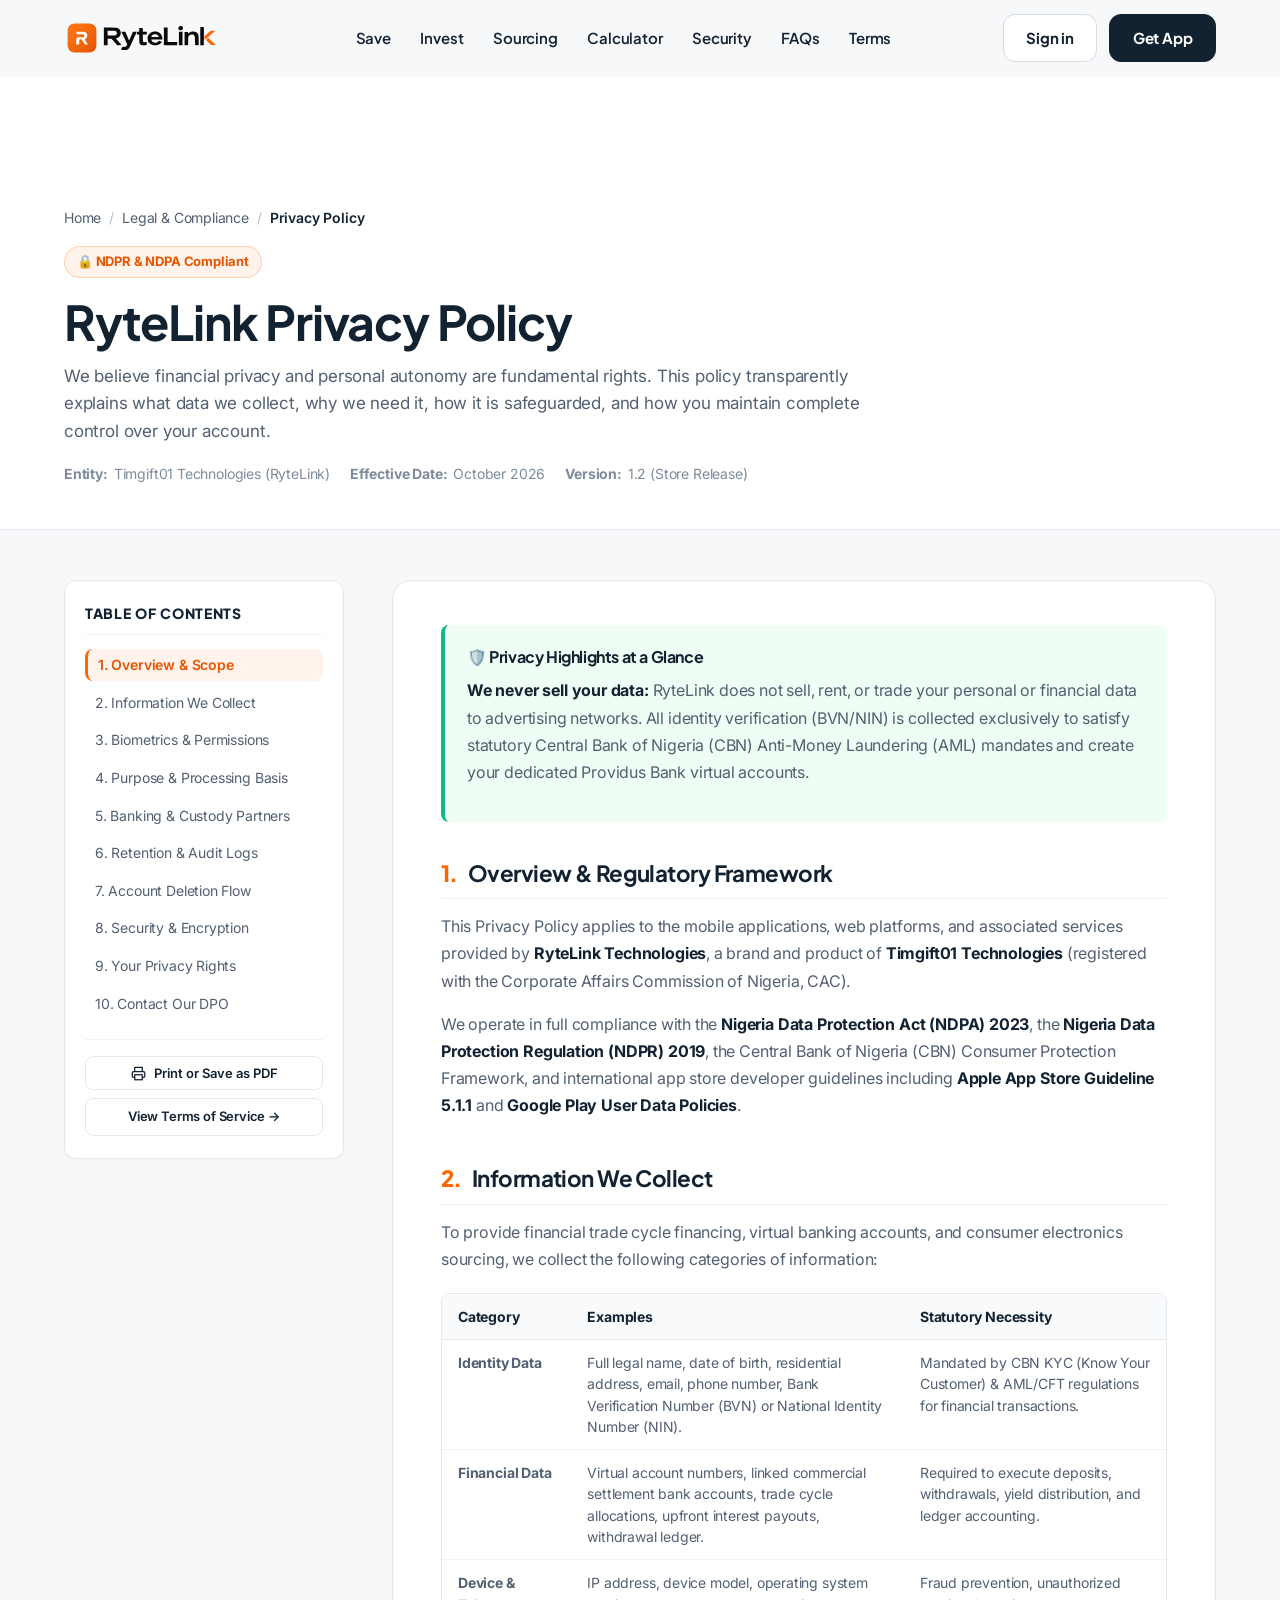
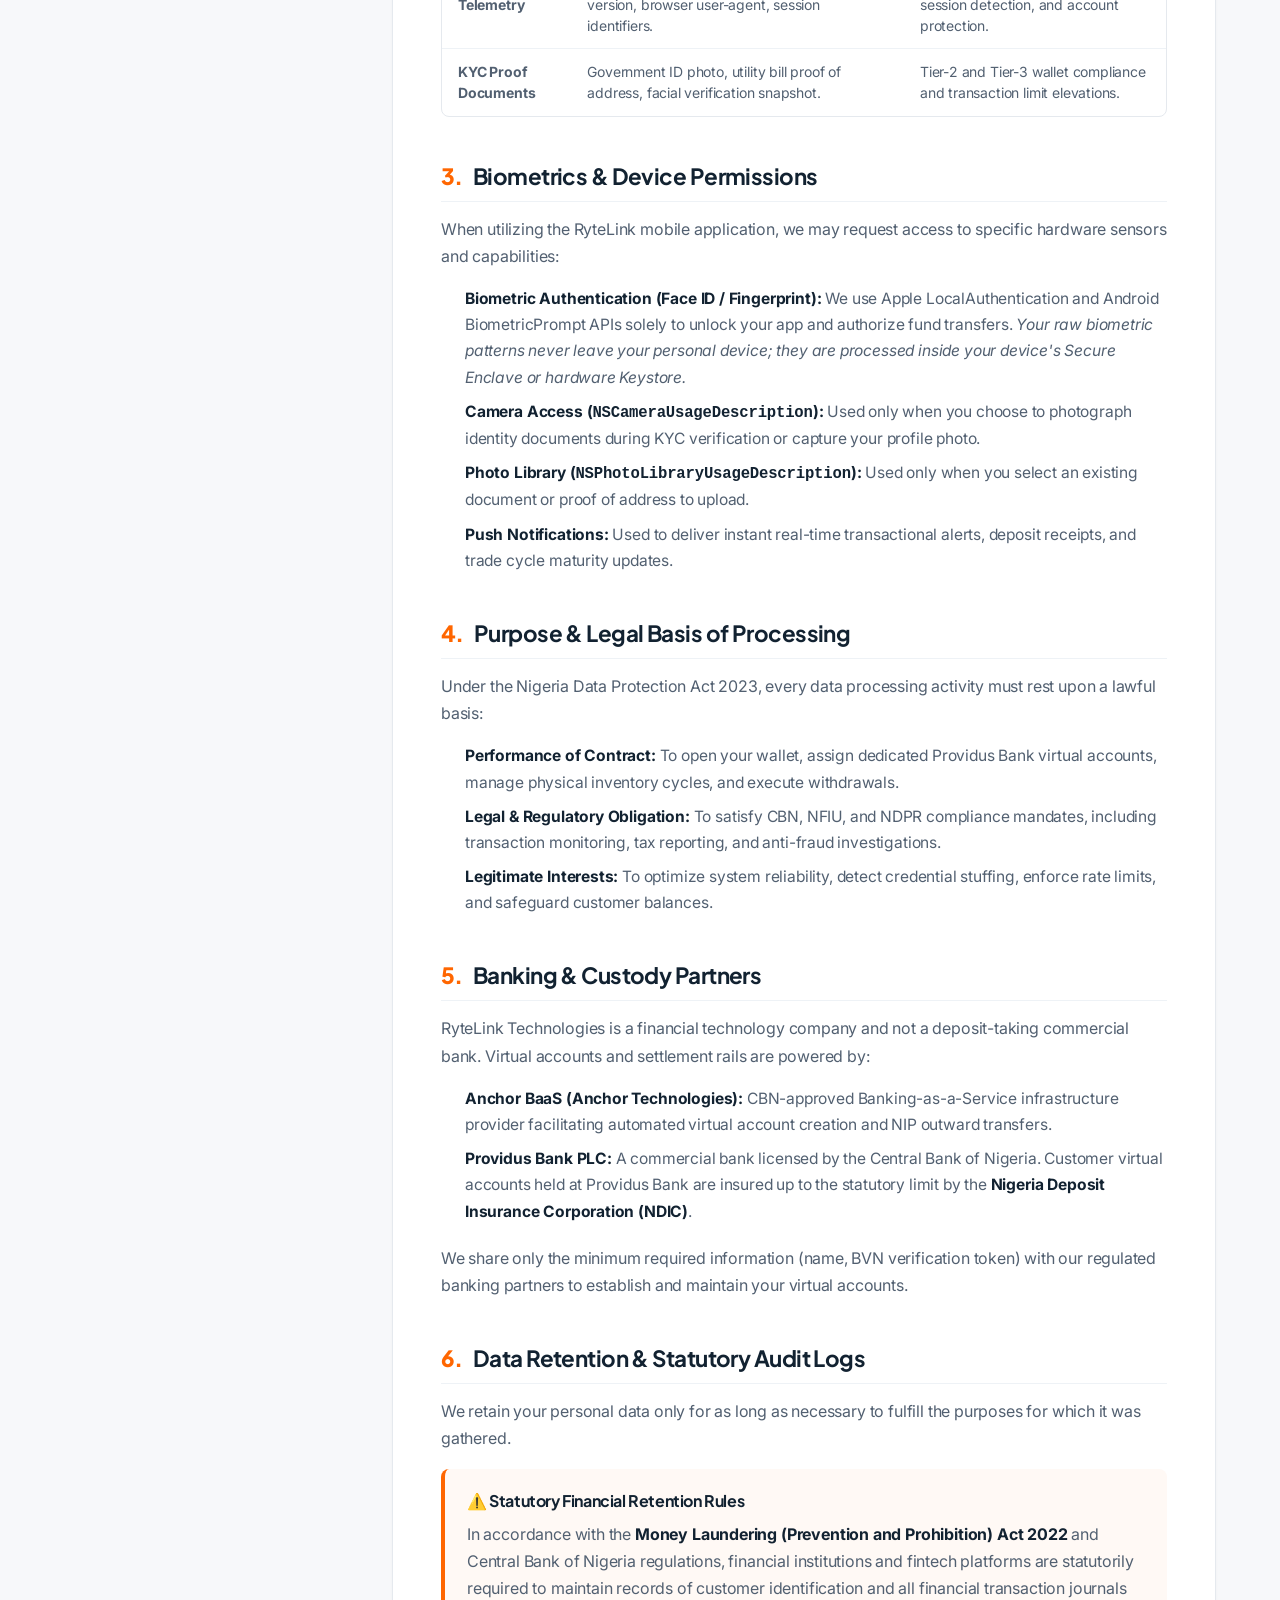
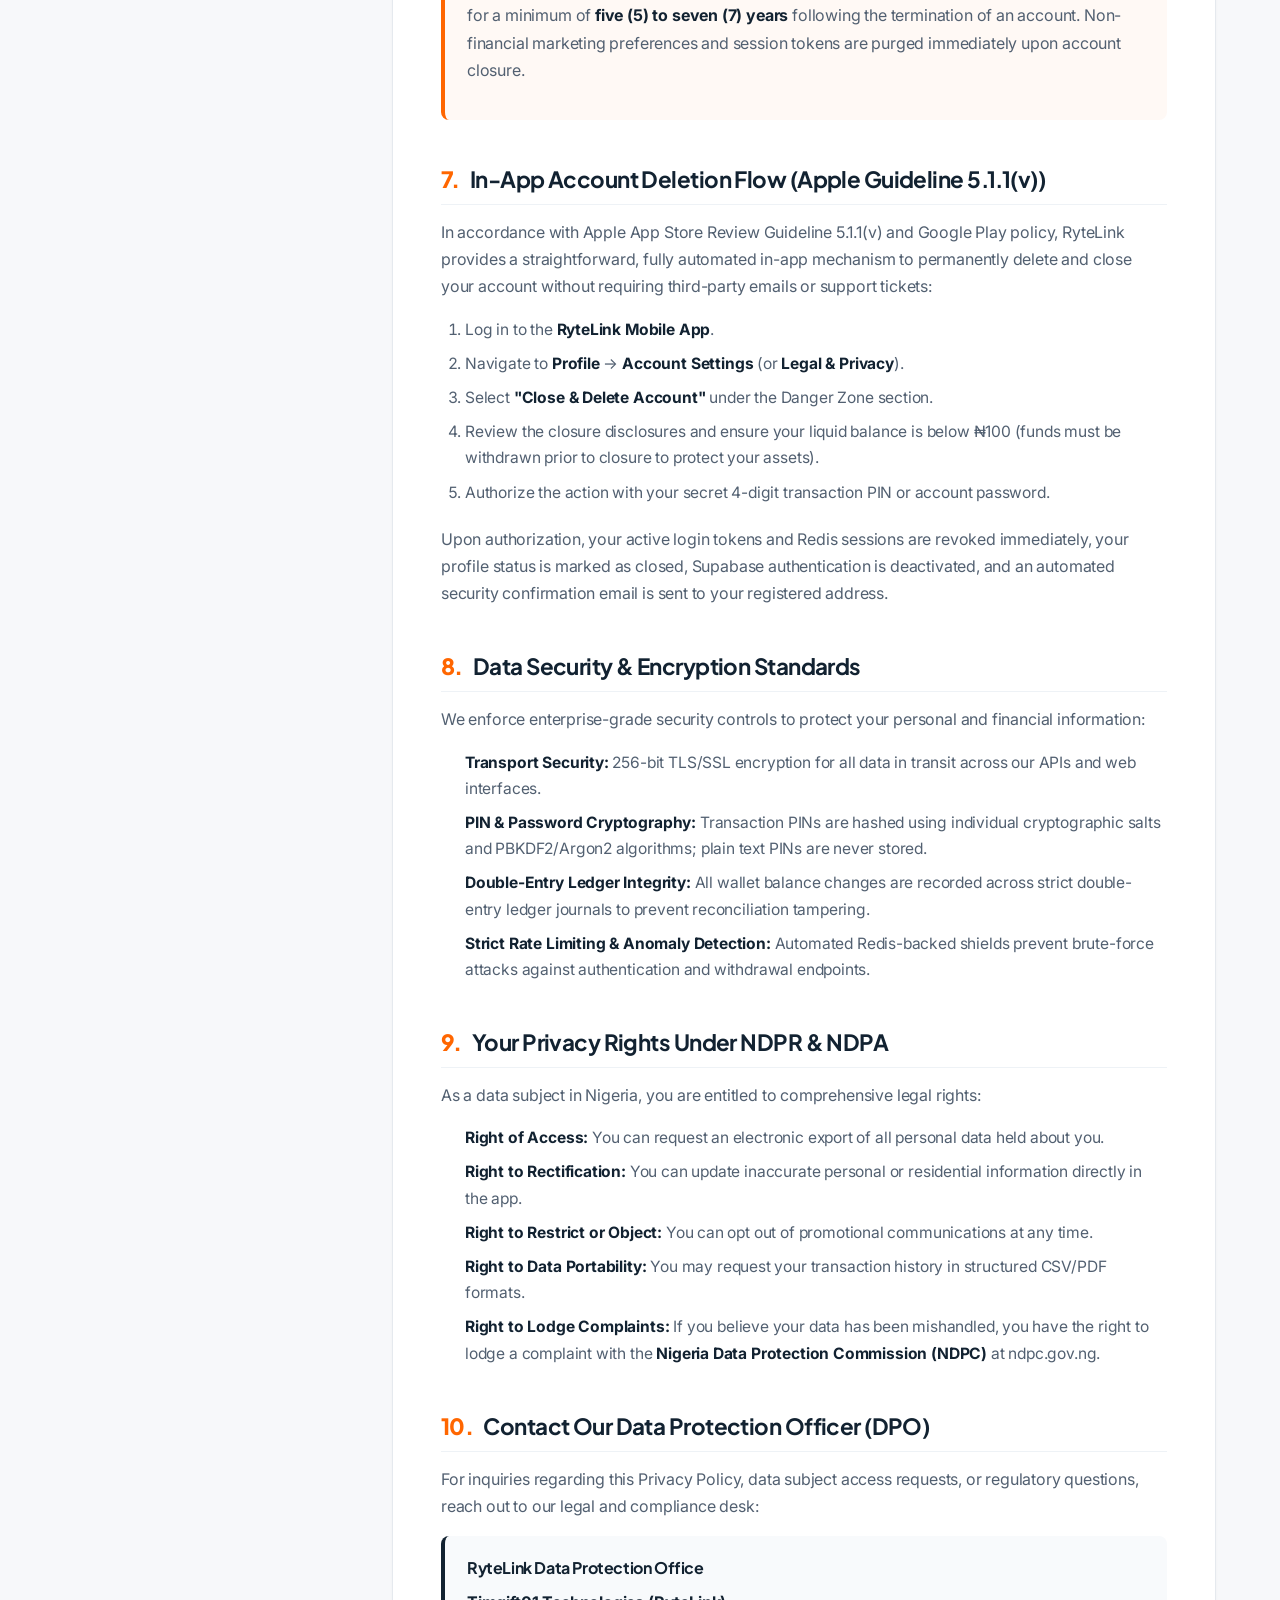
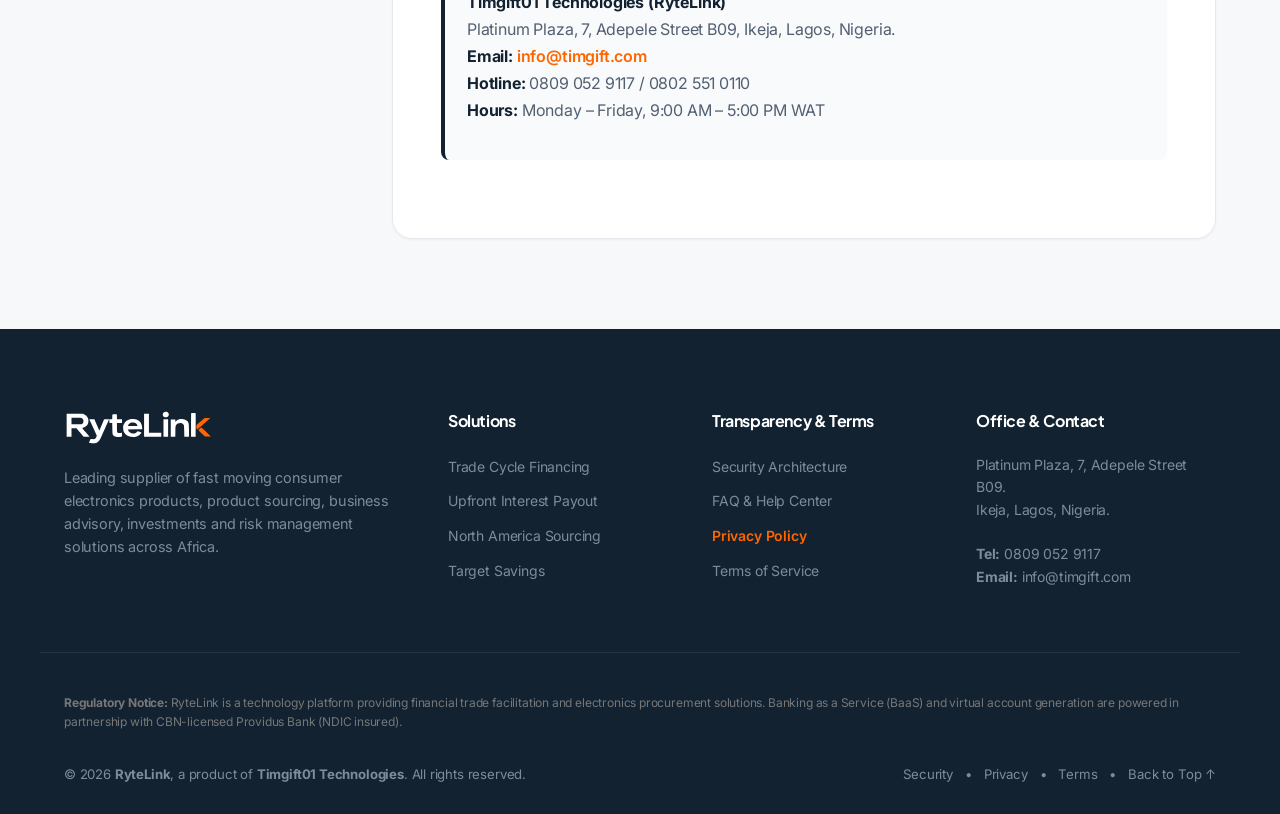
==== privacy/index.html @ a729273b "feat(legal): add comprehensive Privacy Policy and Terms of Service pages" ====
<!-- Mirror of /privacy.html for clean directory routing -->
<!DOCTYPE html>
<html lang="en">
<head>
  <meta charset="UTF-8">
  <meta name="viewport" content="width=device-width, initial-scale=1.0">
  <title>Privacy Policy — RyteLink</title>
  <meta name="description" content="Official RyteLink Privacy Policy. Learn how we safeguard your personal data, ensure NDPR & NDPA compliance, and protect your identity across trade cycles and banking services.">
  <meta name="robots" content="index, follow">
  <link rel="canonical" href="https://rytelink.com/privacy">

  <!-- Open Graph -->
  <meta property="og:type" content="article">
  <meta property="og:url" content="https://rytelink.com/privacy">
  <meta property="og:title" content="Privacy Policy — RyteLink">
  <meta property="og:description" content="Discover how RyteLink collects, uses, and protects your information in compliance with the Nigeria Data Protection Act and international privacy standards.">
  <meta property="og:image" content="https://rytelink.com/assets/logo_combo_light.svg">

  <link rel="preconnect" href="https://fonts.googleapis.com">
  <link rel="preconnect" href="https://fonts.gstatic.com" crossorigin>
  <link href="https://fonts.googleapis.com/css2?family=Plus+Jakarta+Sans:wght@400;500;600;700;800&family=Inter:wght@400;500;600;700&display=swap" rel="stylesheet">
  <link rel="icon" type="image/svg+xml" href="/assets/r_badge_squircle.svg">
  <link rel="stylesheet" href="/css/style.css">
</head>
<body>

  <!-- Navigation Header -->
  <header class="site-header" id="header">
    <div class="container nav-container">
      <a href="/" class="brand-logo" aria-label="RyteLink Homepage">
        <img src="/assets/logo_combo_light.svg" alt="RyteLink Logo" class="logo-img logo-full" width="165" height="34">
        <img src="/assets/r_badge_squircle.svg" alt="RyteLink Icon" class="logo-img logo-icon" width="34" height="34">
      </a>

      <nav class="main-nav" id="mainNav" aria-label="Primary Navigation">
        <ul class="nav-links">
          <li><a href="/#savings" class="nav-link">Save</a></li>
          <li><a href="/#invest" class="nav-link">Invest</a></li>
          <li><a href="/#commerce" class="nav-link">Sourcing</a></li>
          <li><a href="/#calculator" class="nav-link">Calculator</a></li>
          <li><a href="/#security" class="nav-link">Security</a></li>
          <li><a href="/#faq" class="nav-link">FAQs</a></li>
          <li><a href="/terms" class="nav-link">Terms</a></li>
        </ul>
      </nav>

      <div class="nav-actions">
        <a href="/#app-download" class="btn btn-outline nav-btn-signin">Sign in</a>
        <a href="/#app-download" class="btn btn-primary nav-btn-signup">
          <span class="btn-text-desktop">Get App</span>
          <span class="btn-text-mobile">Get App</span>
        </a>
        <button class="mobile-toggle" id="mobileToggle" aria-label="Toggle mobile menu" aria-expanded="false">
          <span class="bar"></span>
          <span class="bar"></span>
          <span class="bar"></span>
        </button>
      </div>
    </div>
  </header>

  <!-- Legal Header Banner -->
  <section class="legal-header-section">
    <div class="container">
      <div class="legal-breadcrumb">
        <a href="/">Home</a>
        <span class="separator">/</span>
        <span>Legal &amp; Compliance</span>
        <span class="separator">/</span>
        <span style="color: var(--color-black); font-weight: 600;">Privacy Policy</span>
      </div>

      <div class="legal-header-content">
        <div class="legal-badge">
          <span>🔒 NDPR &amp; NDPA Compliant</span>
        </div>
        <h1 class="legal-title">RyteLink Privacy Policy</h1>
        <p class="legal-subtitle">
          We believe financial privacy and personal autonomy are fundamental rights. This policy transparently explains what data we collect, why we need it, how it is safeguarded, and how you maintain complete control over your account.
        </p>

        <div class="legal-meta-row">
          <div class="legal-meta-item">
            <strong>Entity:</strong> Timgift01 Technologies (RyteLink)
          </div>
          <div class="legal-meta-item">
            <strong>Effective Date:</strong> October 2026
          </div>
          <div class="legal-meta-item">
            <strong>Version:</strong> 1.2 (Store Release)
          </div>
        </div>
      </div>
    </div>
  </section>

  <!-- Legal Body Content -->
  <section class="legal-body-section">
    <div class="container">
      <div class="legal-grid">

        <!-- Sticky Table of Contents -->
        <aside class="legal-toc-wrapper" aria-label="Table of Contents">
          <h2 class="legal-toc-title">Table of Contents</h2>
          <nav>
            <ul class="legal-toc-list">
              <li><a href="#intro" class="legal-toc-link active">1. Overview &amp; Scope</a></li>
              <li><a href="#data-collected" class="legal-toc-link">2. Information We Collect</a></li>
              <li><a href="#biometrics" class="legal-toc-link">3. Biometrics &amp; Permissions</a></li>
              <li><a href="#legal-basis" class="legal-toc-link">4. Purpose &amp; Processing Basis</a></li>
              <li><a href="#banking-partners" class="legal-toc-link">5. Banking &amp; Custody Partners</a></li>
              <li><a href="#data-retention" class="legal-toc-link">6. Retention &amp; Audit Logs</a></li>
              <li><a href="#account-deletion" class="legal-toc-link">7. Account Deletion Flow</a></li>
              <li><a href="#security-measures" class="legal-toc-link">8. Security &amp; Encryption</a></li>
              <li><a href="#user-rights" class="legal-toc-link">9. Your Privacy Rights</a></li>
              <li><a href="#contact-dpo" class="legal-toc-link">10. Contact Our DPO</a></li>
            </ul>
          </nav>

          <div class="legal-toc-actions">
            <button class="btn-print-doc" onclick="window.print()">
              <svg width="15" height="15" viewBox="0 0 24 24" fill="none" stroke="currentColor" stroke-width="2"><path d="M6 9V2h12v7M6 18H4a2 2 0 01-2-2v-5a2 2 0 012-2h16a2 2 0 012 2v5a2 2 0 01-2 2h-2"/><rect x="6" y="14" width="12" height="8"/></svg>
              <span>Print or Save as PDF</span>
            </button>
            <a href="/terms" class="btn-print-doc" style="text-align: center;">
              <span>View Terms of Service &rarr;</span>
            </a>
          </div>
        </aside>

        <!-- Main Document Content -->
        <main class="legal-content">

          <!-- Executive Summary Callout -->
          <div class="legal-callout-box highlight-green">
            <h4>🛡️ Privacy Highlights at a Glance</h4>
            <p>
              <strong>We never sell your data:</strong> RyteLink does not sell, rent, or trade your personal or financial data to advertising networks. All identity verification (BVN/NIN) is collected exclusively to satisfy statutory Central Bank of Nigeria (CBN) Anti-Money Laundering (AML) mandates and create your dedicated Providus Bank virtual accounts.
            </p>
          </div>

          <!-- Section 1 -->
          <section id="intro" class="legal-section">
            <h2 class="legal-section-heading">
              <span class="legal-section-number">1.</span> Overview &amp; Regulatory Framework
            </h2>
            <p>
              This Privacy Policy applies to the mobile applications, web platforms, and associated services provided by <strong>RyteLink Technologies</strong>, a brand and product of <strong>Timgift01 Technologies</strong> (registered with the Corporate Affairs Commission of Nigeria, CAC).
            </p>
            <p>
              We operate in full compliance with the <strong>Nigeria Data Protection Act (NDPA) 2023</strong>, the <strong>Nigeria Data Protection Regulation (NDPR) 2019</strong>, the Central Bank of Nigeria (CBN) Consumer Protection Framework, and international app store developer guidelines including <strong>Apple App Store Guideline 5.1.1</strong> and <strong>Google Play User Data Policies</strong>.
            </p>
          </section>

          <!-- Section 2 -->
          <section id="data-collected" class="legal-section">
            <h2 class="legal-section-heading">
              <span class="legal-section-number">2.</span> Information We Collect
            </h2>
            <p>To provide financial trade cycle financing, virtual banking accounts, and consumer electronics sourcing, we collect the following categories of information:</p>

            <div class="legal-table-responsive">
              <table class="legal-table">
                <thead>
                  <tr>
                    <th>Category</th>
                    <th>Examples</th>
                    <th>Statutory Necessity</th>
                  </tr>
                </thead>
                <tbody>
                  <tr>
                    <td><strong>Identity Data</strong></td>
                    <td>Full legal name, date of birth, residential address, email, phone number, Bank Verification Number (BVN) or National Identity Number (NIN).</td>
                    <td>Mandated by CBN KYC (Know Your Customer) &amp; AML/CFT regulations for financial transactions.</td>
                  </tr>
                  <tr>
                    <td><strong>Financial Data</strong></td>
                    <td>Virtual account numbers, linked commercial settlement bank accounts, trade cycle allocations, upfront interest payouts, withdrawal ledger.</td>
                    <td>Required to execute deposits, withdrawals, yield distribution, and ledger accounting.</td>
                  </tr>
                  <tr>
                    <td><strong>Device &amp; Telemetry</strong></td>
                    <td>IP address, device model, operating system version, browser user-agent, session identifiers.</td>
                    <td>Fraud prevention, unauthorized session detection, and account protection.</td>
                  </tr>
                  <tr>
                    <td><strong>KYC Proof Documents</strong></td>
                    <td>Government ID photo, utility bill proof of address, facial verification snapshot.</td>
                    <td>Tier-2 and Tier-3 wallet compliance and transaction limit elevations.</td>
                  </tr>
                </tbody>
              </table>
            </div>
          </section>

          <!-- Section 3 -->
          <section id="biometrics" class="legal-section">
            <h2 class="legal-section-heading">
              <span class="legal-section-number">3.</span> Biometrics &amp; Device Permissions
            </h2>
            <p>
              When utilizing the RyteLink mobile application, we may request access to specific hardware sensors and capabilities:
            </p>
            <ul>
              <li>
                <strong>Biometric Authentication (Face ID / Fingerprint):</strong> We use Apple LocalAuthentication and Android BiometricPrompt APIs solely to unlock your app and authorize fund transfers. <em>Your raw biometric patterns never leave your personal device; they are processed inside your device's Secure Enclave or hardware Keystore.</em>
              </li>
              <li>
                <strong>Camera Access (<code>NSCameraUsageDescription</code>):</strong> Used only when you choose to photograph identity documents during KYC verification or capture your profile photo.
              </li>
              <li>
                <strong>Photo Library (<code>NSPhotoLibraryUsageDescription</code>):</strong> Used only when you select an existing document or proof of address to upload.
              </li>
              <li>
                <strong>Push Notifications:</strong> Used to deliver instant real-time transactional alerts, deposit receipts, and trade cycle maturity updates.
              </li>
            </ul>
          </section>

          <!-- Section 4 -->
          <section id="legal-basis" class="legal-section">
            <h2 class="legal-section-heading">
              <span class="legal-section-number">4.</span> Purpose &amp; Legal Basis of Processing
            </h2>
            <p>Under the Nigeria Data Protection Act 2023, every data processing activity must rest upon a lawful basis:</p>
            <ul>
              <li><strong>Performance of Contract:</strong> To open your wallet, assign dedicated Providus Bank virtual accounts, manage physical inventory cycles, and execute withdrawals.</li>
              <li><strong>Legal &amp; Regulatory Obligation:</strong> To satisfy CBN, NFIU, and NDPR compliance mandates, including transaction monitoring, tax reporting, and anti-fraud investigations.</li>
              <li><strong>Legitimate Interests:</strong> To optimize system reliability, detect credential stuffing, enforce rate limits, and safeguard customer balances.</li>
            </ul>
          </section>

          <!-- Section 5 -->
          <section id="banking-partners" class="legal-section">
            <h2 class="legal-section-heading">
              <span class="legal-section-number">5.</span> Banking &amp; Custody Partners
            </h2>
            <p>
              RyteLink Technologies is a financial technology company and not a deposit-taking commercial bank. Virtual accounts and settlement rails are powered by:
            </p>
            <ul>
              <li>
                <strong>Anchor BaaS (Anchor Technologies):</strong> CBN-approved Banking-as-a-Service infrastructure provider facilitating automated virtual account creation and NIP outward transfers.
              </li>
              <li>
                <strong>Providus Bank PLC:</strong> A commercial bank licensed by the Central Bank of Nigeria. Customer virtual accounts held at Providus Bank are insured up to the statutory limit by the <strong>Nigeria Deposit Insurance Corporation (NDIC)</strong>.
              </li>
            </ul>
            <p>
              We share only the minimum required information (name, BVN verification token) with our regulated banking partners to establish and maintain your virtual accounts.
            </p>
          </section>

          <!-- Section 6 -->
          <section id="data-retention" class="legal-section">
            <h2 class="legal-section-heading">
              <span class="legal-section-number">6.</span> Data Retention &amp; Statutory Audit Logs
            </h2>
            <p>
              We retain your personal data only for as long as necessary to fulfill the purposes for which it was gathered.
            </p>
            <div class="legal-callout-box highlight-orange">
              <h4>⚠️ Statutory Financial Retention Rules</h4>
              <p>
                In accordance with the <strong>Money Laundering (Prevention and Prohibition) Act 2022</strong> and Central Bank of Nigeria regulations, financial institutions and fintech platforms are statutorily required to maintain records of customer identification and all financial transaction journals for a minimum of <strong>five (5) to seven (7) years</strong> following the termination of an account. Non-financial marketing preferences and session tokens are purged immediately upon account closure.
              </p>
            </div>
          </section>

          <!-- Section 7 -->
          <section id="account-deletion" class="legal-section">
            <h2 class="legal-section-heading">
              <span class="legal-section-number">7.</span> In-App Account Deletion Flow (Apple Guideline 5.1.1(v))
            </h2>
            <p>
              In accordance with Apple App Store Review Guideline 5.1.1(v) and Google Play policy, RyteLink provides a straightforward, fully automated in-app mechanism to permanently delete and close your account without requiring third-party emails or support tickets:
            </p>
            <ol>
              <li>Log in to the <strong>RyteLink Mobile App</strong>.</li>
              <li>Navigate to <strong>Profile</strong> &rarr; <strong>Account Settings</strong> (or <strong>Legal &amp; Privacy</strong>).</li>
              <li>Select <strong>"Close &amp; Delete Account"</strong> under the Danger Zone section.</li>
              <li>Review the closure disclosures and ensure your liquid balance is below ₦100 (funds must be withdrawn prior to closure to protect your assets).</li>
              <li>Authorize the action with your secret 4-digit transaction PIN or account password.</li>
            </ol>
            <p>
              Upon authorization, your active login tokens and Redis sessions are revoked immediately, your profile status is marked as closed, Supabase authentication is deactivated, and an automated security confirmation email is sent to your registered address.
            </p>
          </section>

          <!-- Section 8 -->
          <section id="security-measures" class="legal-section">
            <h2 class="legal-section-heading">
              <span class="legal-section-number">8.</span> Data Security &amp; Encryption Standards
            </h2>
            <p>
              We enforce enterprise-grade security controls to protect your personal and financial information:
            </p>
            <ul>
              <li><strong>Transport Security:</strong> 256-bit TLS/SSL encryption for all data in transit across our APIs and web interfaces.</li>
              <li><strong>PIN &amp; Password Cryptography:</strong> Transaction PINs are hashed using individual cryptographic salts and PBKDF2/Argon2 algorithms; plain text PINs are never stored.</li>
              <li><strong>Double-Entry Ledger Integrity:</strong> All wallet balance changes are recorded across strict double-entry ledger journals to prevent reconciliation tampering.</li>
              <li><strong>Strict Rate Limiting &amp; Anomaly Detection:</strong> Automated Redis-backed shields prevent brute-force attacks against authentication and withdrawal endpoints.</li>
            </ul>
          </section>

          <!-- Section 9 -->
          <section id="user-rights" class="legal-section">
            <h2 class="legal-section-heading">
              <span class="legal-section-number">9.</span> Your Privacy Rights Under NDPR &amp; NDPA
            </h2>
            <p>As a data subject in Nigeria, you are entitled to comprehensive legal rights:</p>
            <ul>
              <li><strong>Right of Access:</strong> You can request an electronic export of all personal data held about you.</li>
              <li><strong>Right to Rectification:</strong> You can update inaccurate personal or residential information directly in the app.</li>
              <li><strong>Right to Restrict or Object:</strong> You can opt out of promotional communications at any time.</li>
              <li><strong>Right to Data Portability:</strong> You may request your transaction history in structured CSV/PDF formats.</li>
              <li><strong>Right to Lodge Complaints:</strong> If you believe your data has been mishandled, you have the right to lodge a complaint with the <strong>Nigeria Data Protection Commission (NDPC)</strong> at <a href="https://ndpc.gov.ng" target="_blank" rel="noopener">ndpc.gov.ng</a>.</li>
            </ul>
          </section>

          <!-- Section 10 -->
          <section id="contact-dpo" class="legal-section">
            <h2 class="legal-section-heading">
              <span class="legal-section-number">10.</span> Contact Our Data Protection Officer (DPO)
            </h2>
            <p>
              For inquiries regarding this Privacy Policy, data subject access requests, or regulatory questions, reach out to our legal and compliance desk:
            </p>
            <div class="legal-callout-box">
              <h4>RyteLink Data Protection Office</h4>
              <p>
                <strong>Timgift01 Technologies (RyteLink)</strong><br>
                Platinum Plaza, 7, Adepele Street B09, Ikeja, Lagos, Nigeria.<br>
                <strong>Email:</strong> <a href="mailto:info@timgift.com" style="color: var(--color-accent); font-weight: 600;">info@timgift.com</a><br>
                <strong>Hotline:</strong> 0809 052 9117 / 0802 551 0110<br>
                <strong>Hours:</strong> Monday – Friday, 9:00 AM – 5:00 PM WAT
              </p>
            </div>
          </section>

        </main>
      </div>
    </div>
  </section>

  <!-- Site Footer -->
  <footer class="site-footer">
    <div class="container footer-top">
      <div class="footer-col brand-col">
        <img src="/assets/logo_wordmark_dark.svg" alt="RyteLink" class="footer-logo" width="150">
        <p class="footer-tagline">
          Leading supplier of fast moving consumer electronics products, product sourcing, business advisory, investments and risk management solutions across Africa.
        </p>
      </div>

      <div class="footer-col">
        <h4 class="footer-heading">Solutions</h4>
        <ul class="footer-links">
          <li><a href="/#invest">Trade Cycle Financing</a></li>
          <li><a href="/#invest">Upfront Interest Payout</a></li>
          <li><a href="/#commerce">North America Sourcing</a></li>
          <li><a href="/#savings">Target Savings</a></li>
        </ul>
      </div>

      <div class="footer-col">
        <h4 class="footer-heading">Transparency &amp; Terms</h4>
        <ul class="footer-links">
          <li><a href="/#security">Security Architecture</a></li>
          <li><a href="/#faq">FAQ &amp; Help Center</a></li>
          <li><a href="/privacy" style="color: var(--color-accent); font-weight: 600;">Privacy Policy</a></li>
          <li><a href="/terms">Terms of Service</a></li>
        </ul>
      </div>

      <div class="footer-col">
        <h4 class="footer-heading">Office &amp; Contact</h4>
        <p class="footer-address">
          Platinum Plaza, 7, Adepele Street B09.<br>
          Ikeja, Lagos, Nigeria.<br><br>
          <strong>Tel:</strong> 0809 052 9117<br>
          <strong>Email:</strong> info@timgift.com
        </p>
      </div>
    </div>

    <div class="container footer-bottom">
      <div class="disclaimer-text">
        <p>
          <strong>Regulatory Notice:</strong> RyteLink is a technology platform providing financial trade facilitation and electronics procurement solutions. Banking as a Service (BaaS) and virtual account generation are powered in partnership with CBN-licensed Providus Bank (NDIC insured).
        </p>
      </div>

      <div class="footer-copyright-row">
        <p class="copyright-text">
          &copy; <span id="currentYear">2026</span> <strong>RyteLink</strong>, a product of <strong>Timgift01 Technologies</strong>. All rights reserved.
        </p>
        <div class="legal-mini-links">
          <a href="/#security">Security</a>
          <span>•</span>
          <a href="/privacy">Privacy</a>
          <span>•</span>
          <a href="/terms">Terms</a>
          <span>•</span>
          <a href="#header">Back to Top &uarr;</a>
        </div>
      </div>
    </div>
  </footer>

  <script src="/js/main.js"></script>
</body>
</html>
---- css/style.css ----
/* ==========================================================================
   RyteLink Design System & Landing Page Stylesheet
   Focus: Two Core Colors (White & Black) with Orange as Tasteful Accents
   Clean, Modern, and High-Trust (Piggyvest Style)
   ========================================================================== */

:root {
  /* Softened Palette: Piggyvest Signature Navy-Slate & Calming Off-White */
  --color-black: #122231;
  --color-dark-surface: #0E1A26;
  --color-dark-card: #182838;
  --color-dark-border: #223548;

  --color-white: #FFFFFF;
  --color-light-surface: #F7F8FA;
  --color-light-card: #FFFFFF;
  --color-border: #E5E9EE;
  --color-border-subtle: #EEF2F6;

  --color-text-main: #122231;
  --color-text-muted: #526071;
  --color-text-light: #7E8B9B;
  --color-text-white: #F8FAFC;

  /* Orange Accent ONLY (Tastefully applied for highlights, sparkles & indicators) */
  --color-accent: #FF6600;
  --color-accent-dark: #E65500;
  --color-accent-soft: rgba(255, 102, 0, 0.08);
  --color-accent-border: rgba(255, 102, 0, 0.25);

  --color-green: #10B981;
  --color-green-soft: rgba(16, 185, 129, 0.1);

  /* Typography */
  --font-heading: 'Plus Jakarta Sans', -apple-system, BlinkMacSystemFont, 'Segoe UI', Roboto, sans-serif;
  --font-body: 'Inter', -apple-system, BlinkMacSystemFont, 'Segoe UI', Roboto, sans-serif;

  /* Layout & Sizing */
  --container-max-width: 1200px;
  --radius-sm: 8px;
  --radius-md: 12px;
  --radius-lg: 20px;
  --radius-xl: 28px;
  --radius-full: 9999px;

  /* Shadows */
  --shadow-sm: 0 1px 3px 0 rgba(18, 34, 49, 0.04);
  --shadow-md: 0 4px 6px -1px rgba(18, 34, 49, 0.06), 0 2px 4px -1px rgba(18, 34, 49, 0.03);
  --shadow-lg: 0 10px 15px -3px rgba(18, 34, 49, 0.07), 0 4px 6px -2px rgba(18, 34, 49, 0.03);
  --shadow-xl: 0 20px 25px -5px rgba(18, 34, 49, 0.08), 0 8px 10px -6px rgba(18, 34, 49, 0.03);

  --transition-fast: 0.15s ease;
  --transition-normal: 0.25s ease;
}

/* CSS Reset & Base */
*, *::before, *::after {
  box-sizing: border-box;
  margin: 0;
  padding: 0;
}

html {
  scroll-behavior: smooth;
  font-size: 16px;
  overflow-x: hidden;
  max-width: 100vw;
}

body {
  font-family: var(--font-body);
  color: var(--color-text-main);
  background-color: var(--color-light-surface);
  line-height: 1.52;
  letter-spacing: -0.011em;
  -webkit-font-smoothing: antialiased;
  -moz-osx-font-smoothing: grayscale;
  text-rendering: optimizeLegibility;
  overflow-x: hidden;
  max-width: 100vw;
  width: 100%;
}

h1, h2, h3, h4, h5, h6 {
  font-family: var(--font-heading);
  letter-spacing: -0.025em;
  font-weight: 700;
}

img, svg {
  display: block;
  max-width: 100%;
}

a {
  text-decoration: none;
  color: inherit;
  transition: all var(--transition-fast);
}

ul {
  list-style: none;
}

button, input, select, textarea {
  font-family: inherit;
  font-size: inherit;
}

/* Container */
.container {
  width: 100%;
  max-width: var(--container-max-width);
  margin-left: auto;
  margin-right: auto;
  padding-left: 1.5rem;
  padding-right: 1.5rem;
}

/* Sticky Header (Piggyvest Clean Seamless) */
.site-header {
  position: sticky;
  top: 0;
  z-index: 100;
  background-color: var(--color-light-surface);
  backdrop-filter: blur(8px);
  border-bottom: 1px solid transparent;
  transition: all var(--transition-normal);
}

.site-header.scrolled {
  background-color: rgba(255, 255, 255, 0.98);
  border-bottom: 1px solid var(--color-border);
  box-shadow: 0 4px 20px rgba(18, 34, 49, 0.04);
}

.nav-container {
  display: flex;
  align-items: center;
  justify-content: space-between;
  height: 4.75rem;
}

.brand-logo {
  display: flex;
  align-items: center;
}

.logo-img {
  height: 36px;
  width: auto;
  object-fit: contain;
}

.logo-full {
  display: block;
}

.logo-icon {
  display: none;
}

.btn-text-desktop {
  display: inline;
}

.btn-text-mobile {
  display: none;
}

.nav-links {
  display: flex;
  align-items: center;
  gap: 1.85rem;
}

.nav-link {
  font-family: var(--font-heading);
  font-size: 0.9375rem;
  font-weight: 600;
  color: var(--color-text-main);
  padding: 0.5rem 0;
}

.nav-link:hover {
  color: var(--color-accent);
}

.nav-actions {
  display: flex;
  align-items: center;
  gap: 0.75rem;
}

.mobile-toggle {
  display: none;
  background: none;
  border: none;
  cursor: pointer;
  padding: 0.5rem;
}

.mobile-toggle .bar {
  display: block;
  width: 24px;
  height: 2px;
  margin: 5px auto;
  background-color: var(--color-black);
  transition: all 0.3s ease;
}

/* Core Buttons (Black & White Focus) */
.btn {
  display: inline-flex;
  align-items: center;
  justify-content: center;
  gap: 0.5rem;
  padding: 0.75rem 1.4rem;
  border-radius: var(--radius-md);
  font-family: var(--font-heading);
  font-weight: 700;
  font-size: 0.9375rem;
  cursor: pointer;
  transition: all var(--transition-fast);
  border: 1px solid transparent;
  min-height: 44px;
}

/* Primary = Soft Piggyvest Navy with White text */
.btn-primary {
  background-color: var(--color-black);
  color: var(--color-white);
  border-color: var(--color-black);
}
.btn-primary:hover {
  background-color: #1F364D;
  border-color: #1F364D;
  transform: translateY(-1px);
}

/* Secondary / Outline = Clean White with Subtle Border */
.btn-secondary, .btn-outline {
  background-color: var(--color-white);
  color: var(--color-black);
  border: 1px solid #D5DDE5;
}
.btn-secondary:hover, .btn-outline:hover {
  background-color: #FFFFFF;
  border-color: var(--color-black);
}

.btn-large {
  padding: 0.9rem 1.85rem;
  font-size: 1rem;
}

.btn-block {
  width: 100%;
}

/* ==========================================================================
   Hero Section (Piggyvest Clean Split & Photo Banner)
   ========================================================================== */
.hero-section {
  padding: 3.75rem 0 2.5rem;
  background-color: var(--color-light-surface);
}

.hero-split-top {
  display: flex;
  align-items: flex-start;
  justify-content: space-between;
  gap: 2.75rem;
  margin-bottom: 2rem;
}

.hero-col-left {
  flex: 1.35;
}

.hero-col-right {
  flex: 0.85;
  display: flex;
  flex-direction: column;
  gap: 1.15rem;
  padding-top: 0.25rem;
}

.hero-title {
  font-family: var(--font-heading);
  font-size: clamp(2.2rem, 3.5vw, 3.15rem);
  line-height: 1.12;
  font-weight: 800;
  color: var(--color-black);
  letter-spacing: -0.03em;
  margin: 0;
}

.sparkle-icon {
  color: var(--color-accent);
  display: inline-block;
  font-size: 0.85em;
  vertical-align: 0.05em;
  margin: 0 0.08em;
}

.hero-lead {
  font-size: 1.05rem;
  color: var(--color-text-muted);
  line-height: 1.5;
  letter-spacing: -0.01em;
  margin: 0;
  max-width: 440px;
}

.hero-store-buttons {
  display: flex;
  align-items: center;
  gap: 0.65rem;
  flex-wrap: wrap;
}

.store-pill-btn {
  display: inline-flex;
  align-items: center;
  gap: 0.45rem;
  padding: 0.45rem 0.95rem;
  border-radius: 8px;
  font-family: var(--font-heading);
  font-size: 0.8125rem;
  font-weight: 600;
  letter-spacing: -0.01em;
  cursor: pointer;
  transition: all var(--transition-fast);
  text-decoration: none;
  line-height: 1;
}

/* Compact Dark Blue iOS Button */
.btn-store-ios, .btn-store-dark {
  background-color: #0A2540 !important;
  color: #FFFFFF !important;
  border: 1px solid #16365C !important;
  box-shadow: 0 2px 6px rgba(10, 37, 64, 0.2);
}
.btn-store-ios:hover, .btn-store-dark:hover {
  background-color: #0E3359 !important;
  border-color: #214C80 !important;
  transform: translateY(-1px);
  box-shadow: 0 4px 12px rgba(10, 37, 64, 0.3);
}

/* Compact Colorful Android Button */
.btn-store-android, .btn-store-light {
  background-color: #FFFFFF !important;
  color: #122231 !important;
  border: 1px solid #D5DDE5 !important;
  box-shadow: 0 2px 6px rgba(18, 34, 49, 0.04);
}
.btn-store-android:hover, .btn-store-light:hover {
  background-color: #F8FAFC !important;
  border-color: #122231 !important;
  transform: translateY(-1px);
  box-shadow: 0 4px 12px rgba(18, 34, 49, 0.08);
}

/* Piggyvest-Style Wide Rounded Photo Banner */
.hero-banner-wrap {
  width: 100%;
  margin-bottom: 2.5rem;
}

.hero-photo-card {
  position: relative;
  width: 100%;
  border-radius: 28px;
  overflow: visible;
  box-shadow: 0 20px 40px -15px rgba(18, 34, 49, 0.1);
}

.hero-banner-image {
  width: 100%;
  height: auto;
  max-height: 520px;
  object-fit: cover;
  border-radius: 28px;
  display: block;
}

/* Overlapping Floating Notification Pills (Exact Piggyvest Structure) */
.hero-float-pill {
  position: absolute;
  z-index: 10;
  background-color: #FFFFFF;
  border: 1px solid rgba(226, 232, 240, 0.8);
  border-radius: 16px;
  padding: 10px 18px;
  box-shadow: 0 12px 30px rgba(18, 34, 49, 0.1);
  display: inline-flex;
  align-items: center;
  gap: 12px;
  min-width: 250px;
  animation: floatUpDown 4s ease-in-out infinite alternate;
}

.pill-house {
  top: 38%;
  left: -20px;
}

.pill-interest {
  top: 18%;
  right: -20px;
  animation-delay: 1.5s;
}

.pill-group {
  bottom: -18px;
  left: 50%;
  transform: translateX(-50%);
  animation-delay: 2.5s;
}

@keyframes floatUpDown {
  0% { transform: translateY(0px); }
  100% { transform: translateY(-8px); }
}

.pill-icon-square {
  width: 44px;
  height: 44px;
  border-radius: 12px;
  display: flex;
  align-items: center;
  justify-content: center;
  font-size: 1.25rem;
  flex-shrink: 0;
}

.pill-icon-square.orange-bg {
  background-color: rgba(255, 102, 0, 0.12);
  color: #FF6600;
}
.pill-icon-square.blue-bg {
  background-color: rgba(30, 144, 255, 0.12);
  color: #2563EB;
}
.pill-icon-square.green-bg {
  background-color: rgba(16, 185, 129, 0.12);
  color: #10B981;
}

.pill-info-block {
  display: flex;
  flex-direction: column;
  gap: 2px;
  flex: 1;
}

.pill-title {
  font-family: var(--font-heading);
  font-size: 0.85rem;
  font-weight: 700;
  color: var(--color-black);
  white-space: nowrap;
}

.pill-sub {
  font-size: 0.75rem;
  color: var(--color-text-muted);
  font-weight: 500;
  white-space: nowrap;
}

.pill-amount {
  font-family: var(--font-heading);
  font-size: 0.85rem;
  font-weight: 700;
  color: var(--color-black);
  white-space: nowrap;
  margin-left: 8px;
}

.pill-amount.green-text {
  color: #10B981;
}

.pill-amount.badge-tag {
  background-color: rgba(30, 144, 255, 0.1);
  color: #0284C7;
  padding: 2px 7px;
  border-radius: 6px;
  font-size: 0.725rem;
  font-weight: 600;
}

/* Piggyvest Security Strip directly beneath hero */
.hero-security-strip {
  display: flex;
  align-items: center;
  justify-content: space-between;
  gap: 1.5rem;
  padding: 0.95rem 1.4rem;
  background-color: #FFFFFF;
  border-radius: 14px;
  border: 1px solid var(--color-border);
  box-shadow: 0 2px 10px rgba(18, 34, 49, 0.03);
  margin-top: 2rem;
  flex-wrap: wrap;
}

.h-sec-left {
  display: flex;
  align-items: center;
  gap: 0.85rem;
  flex: 1;
  min-width: 280px;
}

.h-sec-icon {
  font-size: 1.5rem;
  line-height: 1;
}

.h-sec-left p {
  font-size: 0.8125rem;
  color: var(--color-text-muted);
  line-height: 1.48;
  letter-spacing: -0.005em;
  margin: 0;
}

.h-sec-link {
  font-family: var(--font-heading);
  font-size: 0.8125rem;
  font-weight: 700;
  color: var(--color-black);
  white-space: nowrap;
  letter-spacing: -0.01em;
  transition: color var(--transition-fast);
}

.h-sec-link:hover {
  color: var(--color-accent);
}

/* Generic Section Styles */
.section {
  padding: 4.25rem 0;
}

/* Smooth Lazy-Loading Section Animation */
.lazy-section {
  opacity: 0;
  transform: translateY(32px);
  transition: opacity 0.7s cubic-bezier(0.16, 1, 0.3, 1), transform 0.7s cubic-bezier(0.16, 1, 0.3, 1);
  will-change: opacity, transform;
}

.lazy-section.is-loaded {
  opacity: 1;
  transform: translateY(0);
}

@media (prefers-reduced-motion: reduce) {
  .lazy-section {
    opacity: 1 !important;
    transform: none !important;
    transition: none !important;
  }
}

.section-header {
  max-width: 650px;
  margin: 0 auto 2.35rem;
}

.text-center {
  text-align: center;
}

.section-eyebrow {
  display: inline-block;
  font-family: var(--font-heading);
  font-size: 0.725rem;
  font-weight: 800;
  color: var(--color-black);
  letter-spacing: 0.06em;
  text-transform: uppercase;
  margin-bottom: 0.5rem;
}

.section-eyebrow.light {
  color: var(--color-text-light);
}

.section-title {
  font-family: var(--font-heading);
  font-size: clamp(1.95rem, 2.75vw, 2.35rem);
  font-weight: 800;
  line-height: 1.18;
  color: var(--color-black);
  margin-bottom: 0.65rem;
  letter-spacing: -0.028em;
}

.section-subtitle {
  font-size: 0.95rem;
  color: var(--color-text-muted);
  line-height: 1.52;
  letter-spacing: -0.008em;
}

/* Grids */
.grid-3 {
  display: grid;
  grid-template-columns: repeat(3, 1fr);
  gap: 1.75rem;
}

.grid-4 {
  display: grid;
  grid-template-columns: repeat(4, 1fr);
  gap: 1.5rem;
}

/* Feature Cards (Clean White with Black Icons) */
.feature-card {
  background-color: var(--color-white);
  border: 1px solid var(--color-border);
  border-radius: var(--radius-lg);
  padding: 2rem;
  display: flex;
  flex-direction: column;
  transition: all var(--transition-normal);
  position: relative;
}

.feature-card:hover {
  transform: translateY(-3px);
  box-shadow: var(--shadow-md);
  border-color: #CBD5E1;
}

.feature-card.highlight-border {
  border-color: var(--color-black);
}

.feature-icon-wrapper {
  width: 48px;
  height: 48px;
  border-radius: var(--radius-md);
  display: flex;
  align-items: center;
  justify-content: center;
  font-size: 1.35rem;
  margin-bottom: 1.15rem;
}

.feature-icon-wrapper.bg-primary, .feature-icon-wrapper.bg-dark {
  background-color: var(--color-black);
  color: var(--color-white);
}

.feature-badge {
  font-size: 0.6875rem;
  font-weight: 800;
  letter-spacing: 0.05em;
  color: var(--color-accent);
  margin-bottom: 0.35rem;
}

.feature-title {
  font-family: var(--font-heading);
  font-size: 1.25rem;
  font-weight: 700;
  margin-bottom: 0.65rem;
  color: var(--color-black);
}

.feature-text {
  font-size: 0.925rem;
  color: var(--color-text-muted);
  line-height: 1.6;
  margin-bottom: 1.35rem;
}

.feature-list {
  margin-top: auto;
  border-top: 1px solid var(--color-border);
  padding-top: 0.85rem;
}

.feature-list li {
  font-size: 0.85rem;
  color: var(--color-text-main);
  font-weight: 500;
  margin-bottom: 0.35rem;
}

/* Trade Lifecycle Steps Box */
.trade-lifecycle-box {
  margin-top: 3.5rem;
  background-color: var(--color-light-surface);
  border: 1px solid var(--color-border);
  border-radius: var(--radius-lg);
  padding: 2.25rem;
}

.lifecycle-heading {
  font-family: var(--font-heading);
  font-size: 1.15rem;
  font-weight: 800;
  text-align: center;
  margin-bottom: 2rem;
  color: var(--color-black);
}

.lifecycle-steps-grid {
  display: grid;
  grid-template-columns: repeat(4, 1fr);
  gap: 1.25rem;
  align-items: stretch;
}

.lifecycle-step-card {
  background-color: var(--color-white);
  border: 1px solid var(--color-border);
  border-radius: var(--radius-md);
  padding: 1.5rem 1.25rem;
  display: flex;
  flex-direction: column;
  transition: transform var(--transition-fast), box-shadow var(--transition-fast);
}

.lifecycle-step-card:hover {
  transform: translateY(-2px);
  box-shadow: 0 8px 20px rgba(18, 34, 49, 0.05);
}

.lifecycle-step-card.highlight-step {
  border-color: rgba(255, 102, 0, 0.35);
  box-shadow: 0 4px 14px rgba(255, 102, 0, 0.06);
}

.step-card-header {
  display: flex;
  align-items: center;
  justify-content: space-between;
  margin-bottom: 1.25rem;
}

.step-badge {
  display: inline-flex;
  align-items: center;
  justify-content: center;
  width: 36px;
  height: 36px;
  border-radius: 10px;
  background-color: rgba(18, 34, 49, 0.06);
  color: var(--color-black);
  font-family: var(--font-heading);
  font-size: 0.95rem;
  font-weight: 800;
}

.step-badge.orange-badge {
  background-color: rgba(255, 102, 0, 0.12);
  color: var(--color-accent);
}

.step-badge.green-badge {
  background-color: rgba(16, 185, 129, 0.12);
  color: #10B981;
}

.step-arrow-indicator {
  font-size: 1.25rem;
  font-weight: 600;
  color: #94A3B8;
  line-height: 1;
}

.step-arrow-indicator.done-badge {
  color: #10B981;
  font-size: 1.1rem;
}

.step-card-title {
  font-family: var(--font-heading);
  font-size: 1.05rem;
  font-weight: 700;
  color: var(--color-black);
  line-height: 1.35;
  margin-bottom: 0.65rem;
  min-height: 2.85rem;
  display: flex;
  align-items: flex-start;
}

.step-card-desc {
  font-size: 0.85rem;
  color: var(--color-text-muted);
  line-height: 1.55;
  margin: 0;
  flex: 1;
}

@media (max-width: 960px) {
  .lifecycle-steps-grid {
    grid-template-columns: repeat(2, 1fr);
  }
}

@media (max-width: 580px) {
  .lifecycle-steps-grid {
    grid-template-columns: 1fr;
  }
  .step-card-title {
    min-height: auto;
  }
}

/* Calculator Section (Crisp White Card with Black Accents) */
.section-calculator {
  background-color: var(--color-light-surface);
}

.calculator-card {
  background-color: var(--color-white);
  border: 1px solid var(--color-border);
  border-radius: var(--radius-xl);
  padding: 3rem;
  box-shadow: var(--shadow-lg);
}

.calculator-header {
  text-align: center;
  max-width: 600px;
  margin: 0 auto 2.5rem;
}

.calculator-title {
  font-family: var(--font-heading);
  font-size: 2.15rem;
  font-weight: 800;
  color: var(--color-black);
  margin: 0.65rem 0 0.4rem;
}

.calculator-desc {
  font-size: 0.95rem;
  color: var(--color-text-muted);
}

.calculator-grid {
  display: grid;
  grid-template-columns: 1.15fr 0.85fr;
  gap: 3rem;
  align-items: stretch;
}

.control-group {
  margin-bottom: 1.85rem;
}

.control-label-row {
  display: flex;
  justify-content: space-between;
  align-items: center;
  margin-bottom: 0.85rem;
}

.control-label-row label {
  font-weight: 700;
  font-size: 0.95rem;
  color: var(--color-black);
}

.amount-display {
  font-family: var(--font-heading);
  font-size: 1.6rem;
  font-weight: 800;
  color: var(--color-black);
}

.custom-slider {
  width: 100%;
  height: 8px;
  border-radius: var(--radius-full);
  background: #E2E8F0;
  outline: none;
  -webkit-appearance: none;
  touch-action: pan-y;
  cursor: pointer;
  margin: 0.65rem 0 0.35rem;
}

.custom-slider::-webkit-slider-thumb {
  -webkit-appearance: none;
  width: 26px;
  height: 26px;
  border-radius: var(--radius-full);
  background: var(--color-black);
  cursor: grab;
  border: 3px solid var(--color-white);
  box-shadow: 0 2px 8px rgba(18, 34, 49, 0.25);
  transition: transform 0.15s ease, box-shadow 0.15s ease;
}

.custom-slider:active::-webkit-slider-thumb {
  cursor: grabbing;
  transform: scale(1.15);
  box-shadow: 0 4px 14px rgba(18, 34, 49, 0.35);
}

.custom-slider::-moz-range-thumb {
  width: 26px;
  height: 26px;
  border-radius: var(--radius-full);
  background: var(--color-black);
  cursor: grab;
  border: 3px solid var(--color-white);
  box-shadow: 0 2px 8px rgba(18, 34, 49, 0.25);
}

.slider-bounds {
  display: flex;
  justify-content: space-between;
  font-size: 0.78rem;
  color: var(--color-text-muted);
  margin-top: 0.45rem;
}

.quick-presets {
  display: flex;
  gap: 0.45rem;
  margin-bottom: 1.85rem;
  flex-wrap: wrap;
}

.preset-btn {
  background-color: var(--color-light-surface);
  border: 1px solid var(--color-border);
  padding: 0.4rem 0.8rem;
  border-radius: var(--radius-sm);
  font-size: 0.8rem;
  font-weight: 600;
  cursor: pointer;
  color: var(--color-black);
  transition: all var(--transition-fast);
}

.preset-btn:hover {
  background-color: #E5E7EB;
}

.preset-btn.active {
  background-color: var(--color-black);
  color: var(--color-white);
  border-color: var(--color-black);
}

.tenure-toggle-group {
  display: grid;
  grid-template-columns: 1fr;
  gap: 0.85rem;
  margin-top: 0.65rem;
}

.tenure-toggle-group.tenure-single {
  grid-template-columns: 1fr;
}

.tenure-btn {
  background-color: var(--color-light-surface);
  border: 1.5px solid var(--color-border);
  border-radius: var(--radius-md);
  padding: 0.95rem 1.15rem;
  text-align: left;
  cursor: pointer;
  transition: all var(--transition-fast);
  display: flex;
  flex-direction: column;
  gap: 0.35rem;
}

.tenure-content-wrapper {
  display: flex;
  justify-content: space-between;
  align-items: center;
  width: 100%;
}

.tenure-rate-badge {
  font-size: 0.72rem;
  font-weight: 700;
  background-color: #FEF3C7;
  color: #B45309;
  padding: 0.2rem 0.6rem;
  border-radius: var(--radius-full);
  letter-spacing: 0.02em;
}

.tenure-btn strong {
  font-size: 0.95rem;
  color: var(--color-black);
}

.tenure-btn span {
  font-size: 0.78rem;
  color: var(--color-text-muted);
}

.tenure-btn.active {
  border-color: var(--color-black);
  background-color: #F4F4F5;
}

/* Calculator Results Box (Deep Black Card with Clean Accents) */
.calculator-results {
  background-color: var(--color-black);
  color: var(--color-white);
  border-radius: var(--radius-lg);
  padding: 2.25rem;
  display: flex;
  flex-direction: column;
  overflow: hidden;
  box-sizing: border-box;
  max-width: 100%;
}

.result-badge-top {
  display: inline-block;
  align-self: flex-start;
  background-color: rgba(255, 255, 255, 0.1);
  color: var(--color-white);
  font-size: 0.7rem;
  font-weight: 700;
  padding: 0.25rem 0.6rem;
  border-radius: var(--radius-full);
  margin-bottom: 1.5rem;
  letter-spacing: 0.04em;
}

.result-item.highlight {
  margin-bottom: 1.5rem;
  padding-bottom: 1.25rem;
  border-bottom: 1px solid rgba(255, 255, 255, 0.1);
  overflow: hidden;
}

.result-label {
  font-size: 0.8rem;
  color: var(--color-text-light);
  display: block;
  margin-bottom: 0.25rem;
}

.result-value {
  font-family: var(--font-heading);
  font-size: clamp(1.75rem, 3.2vw, 2.35rem);
  font-weight: 800;
  line-height: 1.12;
  color: var(--color-accent);
  word-break: break-word;
  overflow-wrap: break-word;
}

.result-hint {
  font-size: 0.75rem;
  color: var(--color-green);
  display: block;
  margin-top: 0.35rem;
}

.result-breakdown {
  display: flex;
  flex-direction: column;
  gap: 0.75rem;
  margin-bottom: 1.85rem;
  overflow: hidden;
}

.breakdown-row {
  display: flex;
  justify-content: space-between;
  align-items: baseline;
  gap: 0.75rem;
  font-size: 0.875rem;
  color: var(--color-text-light);
  flex-wrap: wrap;
}

.breakdown-row strong {
  color: var(--color-white);
  text-align: right;
  word-break: break-word;
}

.breakdown-row.total-row {
  padding-top: 0.75rem;
  border-top: 1px solid rgba(255, 255, 255, 0.15);
  font-size: 1rem;
}

.breakdown-row.total-row strong {
  color: var(--color-white);
  font-size: clamp(1.05rem, 2.5vw, 1.2rem);
}

.calculator-cta {
  margin-top: auto;
}

.calculator-cta .btn {
  background-color: var(--color-white);
  color: var(--color-black);
  border: 1px solid var(--color-white);
}
.calculator-cta .btn:hover {
  background-color: #E4E4E7;
}

.terms-note {
  display: block;
  text-align: center;
  font-size: 0.7rem;
  color: var(--color-text-light);
  margin-top: 0.65rem;
}

/* Sourcing / Commerce Section (Crisp White Layout) */
.commerce-layout {
  display: grid;
  grid-template-columns: 1.1fr 0.9fr;
  gap: 3.5rem;
  align-items: center;
}

.section-lead {
  font-size: 1.1rem;
  color: var(--color-text-muted);
  line-height: 1.65;
  margin-bottom: 1.85rem;
}

.commerce-bullets {
  display: flex;
  flex-direction: column;
  gap: 1.15rem;
  margin-bottom: 2rem;
}

.bullet-card {
  display: flex;
  gap: 0.85rem;
  align-items: flex-start;
}

.bullet-icon {
  font-size: 1.4rem;
  line-height: 1;
}

.bullet-card strong {
  font-size: 0.95rem;
  color: var(--color-black);
  display: block;
  margin-bottom: 0.15rem;
}

.bullet-card p {
  font-size: 0.875rem;
  color: var(--color-text-muted);
}

.commerce-ctas {
  display: flex;
  gap: 0.85rem;
  flex-wrap: wrap;
}

.catalog-showcase {
  background-color: var(--color-white);
  border: 1px solid var(--color-border);
  border-radius: var(--radius-xl);
  padding: 1.85rem;
  box-shadow: 0 4px 20px rgba(18, 34, 49, 0.04);
}

.catalog-badge {
  font-size: 0.72rem;
  font-weight: 800;
  letter-spacing: 0.05em;
  color: var(--color-black);
  margin-bottom: 1.25rem;
  text-transform: uppercase;
}

.catalog-swipe-hint {
  display: none;
}

.product-cards-grid {
  display: grid;
  grid-template-columns: 1fr 1fr;
  gap: 0.85rem;
}

.product-mini-card {
  background-color: var(--color-white);
  border: 1px solid var(--color-border);
  border-radius: var(--radius-md);
  padding: 1.15rem;
  position: relative;
  transition: all var(--transition-fast);
}

.product-mini-card:hover {
  transform: translateY(-2px);
  box-shadow: var(--shadow-sm);
}

.product-tag {
  position: absolute;
  top: 0.65rem;
  right: 0.65rem;
  font-size: 0.625rem;
  font-weight: 700;
  background-color: #F4F4F5;
  color: var(--color-black);
  padding: 0.15rem 0.35rem;
  border-radius: 4px;
}

.product-icon {
  font-size: 1.75rem;
  margin-bottom: 0.4rem;
}

.product-mini-card h4 {
  font-size: 0.875rem;
  font-weight: 700;
  margin-bottom: 0.15rem;
}

.product-mini-card p {
  font-size: 0.72rem;
  color: var(--color-text-muted);
  margin-bottom: 0.65rem;
}

.price-row {
  display: flex;
  justify-content: space-between;
  font-size: 0.7rem;
  font-weight: 600;
}

.price-row .price {
  color: var(--color-black);
}

.price-row .stock {
  color: var(--color-green);
}

/* 4 Savings Pillars (Clean White Cards) */
.section-savings {
  background-color: var(--color-white);
}

.pillar-card {
  background-color: var(--color-white);
  border: 1px solid var(--color-border);
  border-radius: var(--radius-lg);
  padding: 1.85rem;
  display: flex;
  flex-direction: column;
  transition: all var(--transition-normal);
}

.pillar-card:hover {
  transform: translateY(-3px);
  box-shadow: var(--shadow-md);
  border-color: #CBD5E1;
}

.pillar-header {
  display: flex;
  justify-content: space-between;
  align-items: center;
  margin-bottom: 1.15rem;
}

.pillar-emoji {
  font-size: 1.5rem;
}

.pillar-tag {
  font-size: 0.6875rem;
  font-weight: 700;
  background-color: #F4F4F5;
  color: var(--color-black);
  padding: 0.2rem 0.45rem;
  border-radius: var(--radius-sm);
}

.pillar-tag.orange {
  background-color: var(--color-black);
  color: var(--color-white);
}

.pillar-name {
  font-family: var(--font-heading);
  font-size: 1.15rem;
  font-weight: 700;
  color: var(--color-black);
  margin-bottom: 0.45rem;
}

.pillar-desc {
  font-size: 0.85rem;
  color: var(--color-text-muted);
  line-height: 1.5;
  margin-bottom: 1.35rem;
}

.pillar-footer {
  margin-top: auto;
  display: flex;
  justify-content: space-between;
  align-items: center;
  padding-top: 0.85rem;
  border-top: 1px solid var(--color-border);
}

.pillar-metric {
  font-size: 0.78rem;
  font-weight: 700;
  color: var(--color-black);
}

.pillar-action {
  font-size: 0.8rem;
  font-weight: 600;
  color: var(--color-black);
}

/* Security Section (Monochromatic Deep Surface) */
.section-security {
  background-color: var(--color-black);
}

.security-box {
  display: grid;
  grid-template-columns: 1.2fr 0.8fr;
  gap: 3.5rem;
  align-items: center;
}

.text-white {
  color: var(--color-white);
}

.text-muted-light {
  color: var(--color-text-light);
}

.security-grid {
  display: grid;
  grid-template-columns: 1fr 1fr;
  gap: 1.85rem;
  margin-top: 2rem;
}

.security-item {
  display: flex;
  gap: 0.85rem;
}

.sec-icon {
  font-size: 1.4rem;
  line-height: 1;
}

.security-item strong {
  display: block;
  font-size: 0.925rem;
  margin-bottom: 0.25rem;
}

.security-item p {
  font-size: 0.8rem;
  color: var(--color-text-light);
  line-height: 1.5;
}

.security-badge-card {
  background-color: #16181D;
  border: 1px solid #27272A;
  border-radius: var(--radius-xl);
  padding: 2.5rem 2rem;
  text-align: center;
  color: var(--color-white);
}

.big-shield {
  font-size: 3rem;
  display: block;
  margin-bottom: 0.85rem;
}

.shield-graphic h3 {
  font-family: var(--font-heading);
  font-size: 1.3rem;
  font-weight: 700;
  margin-bottom: 0.65rem;
}

.shield-graphic p {
  font-size: 0.85rem;
  color: var(--color-text-light);
  line-height: 1.55;
  margin-bottom: 1.85rem;
}

.compliance-badges {
  display: flex;
  flex-direction: column;
  gap: 0.65rem;
}

.comp-badge {
  background-color: #20232B;
  border: 1px solid #2E333D;
  padding: 0.6rem 0.9rem;
  border-radius: var(--radius-md);
  font-size: 0.78rem;
  font-weight: 700;
  color: var(--color-white);
}

/* Security Rails Strip (Relocated cleanly inside Security section) */
.security-rails-strip {
  margin-top: 3.5rem;
  padding-top: 2rem;
  border-top: 1px solid #27272A;
  display: flex;
  align-items: center;
  justify-content: space-between;
  gap: 1.5rem;
  flex-wrap: wrap;
}

.rails-label {
  font-size: 0.75rem;
  font-weight: 800;
  letter-spacing: 0.05em;
  color: var(--color-text-light);
}

.rails-items {
  display: flex;
  align-items: center;
  gap: 0.85rem;
  flex-wrap: wrap;
}

.rail-tag {
  display: flex;
  align-items: center;
  gap: 0.4rem;
  background-color: #16181D;
  border: 1px solid #27272A;
  padding: 0.45rem 0.85rem;
  border-radius: var(--radius-full);
  font-size: 0.8rem;
  font-weight: 600;
  color: var(--color-white);
}

/* Download CTA Banner (Deep Black Card with White Text - No overwhelming orange) */
.download-banner {
  background-color: var(--color-black);
  border-radius: var(--radius-xl);
  padding: 3.25rem;
  color: var(--color-white);
  display: grid;
  grid-template-columns: 1.3fr 0.7fr;
  gap: 3rem;
  align-items: center;
}

.download-eyebrow {
  display: inline-block;
  font-family: var(--font-heading);
  font-size: 0.75rem;
  font-weight: 800;
  letter-spacing: 0.08em;
  color: var(--color-accent);
  background: transparent !important;
  border: none !important;
  padding: 0 !important;
  margin-bottom: 0.65rem;
  text-transform: uppercase;
}

.download-title {
  font-family: var(--font-heading);
  font-size: clamp(1.85rem, 2.6vw, 2.25rem);
  font-weight: 800;
  line-height: 1.15;
  letter-spacing: -0.028em;
  margin-bottom: 0.65rem;
}

.download-desc {
  font-size: 0.9375rem;
  line-height: 1.52;
  letter-spacing: -0.005em;
  color: var(--color-text-light);
  margin-bottom: 1.4rem;
  max-width: 520px;
}

.download-buttons {
  display: flex;
  gap: 0.65rem;
  margin-bottom: 1.5rem;
  flex-wrap: wrap;
}

.store-btn {
  display: inline-flex;
  align-items: center;
  gap: 0.45rem;
  padding: 0.45rem 0.95rem;
  border-radius: 8px;
  font-family: var(--font-heading);
  font-size: 0.8125rem;
  font-weight: 600;
  letter-spacing: -0.01em;
  transition: all var(--transition-fast);
  text-decoration: none;
  line-height: 1;
}

/* Download Section iOS Button - Dark Blue */
.store-btn.ios {
  background-color: #0A2540;
  border: 1px solid #16365C;
  color: #FFFFFF;
  box-shadow: 0 4px 12px rgba(10, 37, 64, 0.25);
}
.store-btn.ios:hover {
  background-color: #0D3257;
  border-color: #1E4675;
  transform: translateY(-2px);
  box-shadow: 0 6px 16px rgba(10, 37, 64, 0.35);
}
.store-btn.ios span {
  font-size: 0.625rem;
  text-transform: uppercase;
  color: #A0B9D6;
}
.store-btn.ios strong {
  font-size: 0.875rem;
  font-family: var(--font-heading);
  color: #FFFFFF;
}

/* Download Section Android Button - Clean White */
.store-btn.android {
  background-color: #FFFFFF;
  border: 1px solid #D5DDE5;
  color: #122231;
  box-shadow: 0 2px 8px rgba(0, 0, 0, 0.08);
}
.store-btn.android:hover {
  background-color: #F8FAFC;
  border-color: #122231;
  transform: translateY(-2px);
  box-shadow: 0 6px 16px rgba(0, 0, 0, 0.12);
}
.store-btn.android span {
  font-size: 0.625rem;
  text-transform: uppercase;
  color: #64748B;
}
.store-btn.android strong {
  font-size: 0.875rem;
  font-family: var(--font-heading);
  color: #122231;
}

.store-btn div {
  display: flex;
  flex-direction: column;
  line-height: 1.2;
}

.direct-link-form {
  display: flex;
  gap: 0.5rem;
  max-width: 450px;
}

.direct-link-form input {
  flex: 1;
  padding: 0.75rem 1rem;
  border-radius: var(--radius-md);
  border: 1px solid #2E333D;
  background-color: #16181D;
  color: var(--color-white);
  font-size: 0.875rem;
}

.direct-link-form .btn {
  background-color: var(--color-white);
  color: var(--color-black);
}
.direct-link-form .btn:hover {
  background-color: #E4E4E7;
}

.link-feedback {
  margin-top: 0.45rem;
  font-size: 0.825rem;
  font-weight: 600;
}

.download-qr-box {
  display: flex;
  justify-content: center;
}

.qr-container {
  background-color: var(--color-white);
  color: var(--color-black);
  padding: 1.35rem;
  border-radius: var(--radius-lg);
  box-shadow: var(--shadow-xl);
  text-align: center;
}

.qr-caption {
  display: block;
  font-size: 0.72rem;
  font-weight: 700;
  margin-top: 0.65rem;
  color: var(--color-text-main);
}

/* FAQ Accordion (Clean Minimalist White) */
.section-faq {
  background-color: var(--color-white);
}

.faq-accordion-wrapper {
  max-width: 800px;
  margin: 0 auto;
  display: flex;
  flex-direction: column;
  gap: 0.85rem;
}

.faq-item {
  border: 1px solid var(--color-border);
  border-radius: var(--radius-md);
  background-color: var(--color-white);
  overflow: hidden;
  transition: all var(--transition-fast);
}

.faq-item.active {
  border-color: var(--color-black);
}

.faq-question {
  width: 100%;
  display: flex;
  justify-content: space-between;
  align-items: center;
  padding: 1.25rem 1.4rem;
  background: none;
  border: none;
  text-align: left;
  font-family: var(--font-heading);
  font-size: 1rem;
  font-weight: 700;
  color: var(--color-black);
  cursor: pointer;
}

.faq-toggle-icon {
  font-size: 1.4rem;
  font-weight: 400;
  color: var(--color-black);
  line-height: 1;
  transition: transform var(--transition-fast);
}

.faq-item.active .faq-toggle-icon {
  transform: rotate(45deg);
}

.faq-answer {
  max-height: 0;
  overflow: hidden;
  transition: max-height 0.3s ease-out;
  padding: 0 1.4rem;
}

.faq-item.active .faq-answer {
  padding-bottom: 1.25rem;
}

.faq-answer p {
  font-size: 0.925rem;
  color: var(--color-text-muted);
  line-height: 1.6;
}

/* Contact Section (Clean White with Black Typography) */
.section-contact {
  background-color: var(--color-light-surface);
}

.contact-card {
  background-color: var(--color-white);
  border: 1px solid var(--color-border);
  border-radius: var(--radius-xl);
  padding: 3rem;
  box-shadow: var(--shadow-sm);
}

.contact-header {
  text-align: center;
  max-width: 580px;
  margin: 0 auto 2.5rem;
}

.contact-title {
  font-family: var(--font-heading);
  font-size: 2.15rem;
  font-weight: 800;
  color: var(--color-black);
  margin-top: 0.45rem;
}

.contact-subtitle {
  font-size: 0.95rem;
  color: var(--color-text-muted);
}

.contact-grid {
  display: grid;
  grid-template-columns: repeat(3, 1fr);
  gap: 1.75rem;
  margin-bottom: 3rem;
}

.contact-info-block {
  display: flex;
  gap: 0.85rem;
  padding: 1.35rem;
  background-color: var(--color-light-surface);
  border: 1px solid var(--color-border);
  border-radius: var(--radius-lg);
}

.contact-icon {
  font-size: 1.6rem;
  line-height: 1;
}

.contact-details h4 {
  font-size: 0.95rem;
  font-weight: 700;
  color: var(--color-black);
  margin-bottom: 0.35rem;
}

.address-text {
  font-size: 0.85rem;
  color: var(--color-text-muted);
  line-height: 1.4;
  margin-bottom: 0.45rem;
}

.hours, .phone-hint, .response-time {
  font-size: 0.72rem;
  color: var(--color-text-muted);
  font-weight: 600;
  display: block;
}

.phone-list {
  display: flex;
  flex-direction: column;
  gap: 0.2rem;
  margin-bottom: 0.35rem;
}

.phone-link, .email-link {
  font-size: 0.95rem;
  font-weight: 700;
  color: var(--color-black);
}
.phone-link:hover, .email-link:hover {
  color: var(--color-accent);
}

.quick-inquiry-box {
  background-color: var(--color-light-surface);
  border-radius: var(--radius-lg);
  padding: 2.25rem;
}

.inquiry-title {
  font-family: var(--font-heading);
  font-size: 1.15rem;
  font-weight: 700;
  margin-bottom: 1.25rem;
  text-align: center;
  color: var(--color-black);
}

.inquiry-form {
  display: flex;
  flex-direction: column;
  gap: 0.85rem;
  max-width: 700px;
  margin: 0 auto;
}

.form-row {
  display: grid;
  grid-template-columns: repeat(auto-fit, minmax(200px, 1fr));
  gap: 0.85rem;
}

.inquiry-form input, .inquiry-form select {
  padding: 0.8rem 0.95rem;
  border: 1px solid var(--color-border);
  border-radius: var(--radius-md);
  background-color: var(--color-white);
  font-size: 0.875rem;
}

.inquiry-form input:focus, .inquiry-form select:focus {
  outline: none;
  border-color: var(--color-black);
}

.contact-feedback {
  text-align: center;
  font-size: 0.85rem;
  font-weight: 700;
  color: var(--color-green);
  margin-top: 0.45rem;
}

/* Perfect Footer (Maintained exactly as requested) */
.site-footer {
  background-color: var(--color-black);
  color: var(--color-white);
  padding: 5rem 0 2rem;
}

.footer-top {
  display: grid;
  grid-template-columns: 1.4fr 0.9fr 0.9fr 1fr;
  gap: 3rem;
  margin-bottom: 4rem;
}

.brand-col .footer-logo {
  margin-bottom: 1.25rem;
}

.footer-tagline {
  font-size: 0.9rem;
  color: var(--color-text-light);
  line-height: 1.6;
  margin-bottom: 1.5rem;
  max-width: 340px;
}

.footer-social-row {
  display: flex;
  gap: 0.75rem;
}

.social-icon {
  width: 36px;
  height: 36px;
  border-radius: var(--radius-full);
  background-color: var(--color-dark-card);
  display: flex;
  align-items: center;
  justify-content: center;
  font-size: 1rem;
  transition: all var(--transition-fast);
}

.social-icon:hover {
  background-color: #27272A;
  color: var(--color-white);
  transform: translateY(-2px);
}

.footer-heading {
  font-family: var(--font-heading);
  font-size: 1rem;
  font-weight: 700;
  margin-bottom: 1.25rem;
  color: var(--color-white);
}

.footer-links {
  display: flex;
  flex-direction: column;
  gap: 0.65rem;
}

.footer-links a {
  font-size: 0.875rem;
  color: var(--color-text-light);
}

.footer-links a:hover {
  color: var(--color-white);
}

.footer-address {
  font-size: 0.875rem;
  color: var(--color-text-light);
  line-height: 1.6;
}

.footer-bottom {
  border-top: 1px solid var(--color-dark-border);
  padding-top: 2.5rem;
}

.disclaimer-text p {
  font-size: 0.75rem;
  color: #777;
  line-height: 1.6;
  margin-bottom: 2rem;
}

.footer-copyright-row {
  display: flex;
  justify-content: space-between;
  align-items: center;
  flex-wrap: wrap;
  gap: 1rem;
  font-size: 0.825rem;
  color: var(--color-text-light);
}

.legal-mini-links {
  display: flex;
  align-items: center;
  gap: 0.75rem;
}

.legal-mini-links a:hover {
  color: var(--color-white);
}

/* ==========================================================================
   Comprehensive Responsive Media Queries (All Screen Sizes)
   ========================================================================== */

/* Tablet Landscape / Medium Screens (<= 1024px) */
@media (max-width: 1024px) {
  .hero-split-top {
    gap: 2rem;
    margin-bottom: 2rem;
  }
  
  .grid-3 {
    grid-template-columns: repeat(2, 1fr);
    gap: 1.25rem;
  }
  
  .grid-4 {
    grid-template-columns: repeat(2, 1fr);
    gap: 1.25rem;
  }
  
  .lifecycle-steps-grid {
    grid-template-columns: repeat(2, 1fr);
    gap: 1rem;
  }
  
  .calculator-grid {
    grid-template-columns: 1fr;
    gap: 2rem;
  }
  
  .commerce-layout {
    grid-template-columns: 1fr;
    gap: 2rem;
  }
  
  .security-box {
    grid-template-columns: 1fr;
    gap: 2.5rem;
  }
  
  .download-banner {
    grid-template-columns: 1.2fr 0.8fr;
    gap: 2rem;
    padding: 2.75rem 2rem;
  }
  
  .footer-top {
    grid-template-columns: repeat(2, 1fr);
    gap: 2.5rem;
  }
}

/* Tablet Portrait & Mobile Devices (<= 768px) */
@media (max-width: 768px) {
  /* Header & Navigation */
  .site-header {
    height: 3.85rem;
  }
  
  .nav-container {
    height: 3.85rem;
    padding-left: 1rem;
    padding-right: 1rem;
  }
  
  /* Show only logo icon in mobile view */
  .logo-full {
    display: none !important;
  }
  
  .logo-icon {
    display: block !important;
    width: 34px !important;
    height: 34px !important;
  }
  
  .nav-actions {
    gap: 0.5rem;
  }
  
  .nav-btn-signin {
    display: none;
  }
  
  .nav-btn-signup {
    padding: 0.42rem 0.85rem !important;
    font-size: 0.8rem !important;
    border-radius: 8px !important;
    min-height: 36px !important;
    white-space: nowrap;
    letter-spacing: -0.01em;
  }
  
  .btn-text-desktop {
    display: none !important;
  }
  
  .btn-text-mobile {
    display: inline !important;
  }
  
  .mobile-toggle {
    display: flex;
    flex-direction: column;
    justify-content: center;
    gap: 4px;
    padding: 0.45rem;
    background: transparent;
    border: none;
    cursor: pointer;
  }
  
  .mobile-toggle .bar {
    width: 22px;
    height: 2px;
    background-color: var(--color-black);
    transition: all 0.25s ease;
    margin: 0;
  }
  
  .nav-links {
    position: fixed;
    top: 3.85rem;
    left: 0;
    right: 0;
    background-color: var(--color-white);
    flex-direction: column;
    padding: 1.5rem 1.25rem 2rem;
    gap: 1.15rem;
    box-shadow: 0 12px 30px rgba(18, 34, 49, 0.12);
    border-bottom: 1px solid var(--color-border);
    transform: translateY(-150%);
    transition: transform 0.3s cubic-bezier(0.16, 1, 0.3, 1);
    z-index: 99;
  }
  
  .nav-links.active {
    transform: translateY(0);
  }
  
  .nav-link {
    font-size: 1rem;
    padding: 0.35rem 0;
  }

  /* Global Section Spacing */
  .section {
    padding: 3rem 0;
  }
  
  .section-header {
    margin-bottom: 1.75rem;
    padding: 0 0.5rem;
  }
  
  .section-title {
    font-size: clamp(1.65rem, 5.5vw, 2.05rem);
    line-height: 1.2;
    margin-bottom: 0.5rem;
  }
  
  .section-subtitle {
    font-size: 0.875rem;
    line-height: 1.5;
  }

  /* Hero Section */
  .hero-section {
    padding: 2.25rem 0 1.5rem;
  }
  
  .hero-split-top {
    flex-direction: column;
    gap: 1.25rem;
    margin-bottom: 1.75rem;
  }
  
  .hero-col-left, .hero-col-right {
    flex: 1;
    width: 100%;
  }
  
  .hero-title {
    font-size: clamp(1.85rem, 6.5vw, 2.35rem);
    line-height: 1.15;
    letter-spacing: -0.03em;
  }
  
  .hero-lead {
    font-size: 0.95rem;
    line-height: 1.5;
    max-width: 100%;
  }
  
  .hero-store-buttons {
    display: flex;
    gap: 0.5rem;
    width: 100%;
  }
  
  .store-pill-btn {
    flex: 1 1 calc(50% - 0.25rem);
    justify-content: center;
    padding: 0.55rem 0.75rem;
    font-size: 0.8rem;
  }
  
  .hero-photo-card {
    border-radius: 18px;
  }
  
  .hero-banner-image {
    border-radius: 18px;
    max-height: 360px;
  }
  
  .hero-security-strip {
    margin-top: 1.5rem;
    padding: 0.85rem 1rem;
    border-radius: 12px;
    flex-direction: column;
    align-items: flex-start;
    gap: 0.5rem;
  }
  
  .h-sec-left {
    gap: 0.65rem;
  }
  
  .h-sec-icon {
    font-size: 1.35rem;
  }
  
  .h-sec-left p {
    font-size: 0.78rem;
    line-height: 1.45;
  }
  
  .h-sec-link {
    font-size: 0.78rem;
  }

  /* Feature Cards */
  .grid-3 {
    grid-template-columns: 1fr;
    gap: 1.15rem;
  }
  
  .grid-4 {
    grid-template-columns: 1fr;
    gap: 1rem;
  }
  
  .feature-card {
    padding: 1.5rem 1.15rem;
    border-radius: 16px;
  }

  /* Trade Lifecycle Steps (01, 02, 03, 04) */
  .trade-lifecycle-box {
    margin-top: 2rem;
    padding: 1.5rem 1rem;
    border-radius: 16px;
  }
  
  .lifecycle-heading {
    font-size: 1.05rem;
    margin-bottom: 1.25rem;
  }
  
  .lifecycle-steps-grid {
    grid-template-columns: 1fr;
    gap: 0.85rem;
  }
  
  .lifecycle-step-card {
    padding: 1.15rem 1rem;
    border-radius: 12px;
  }
  
  .step-card-header {
    margin-bottom: 0.85rem;
  }
  
  .step-card-title {
    min-height: auto;
    font-size: 0.95rem;
    margin-bottom: 0.35rem;
  }
  
  .step-card-desc {
    font-size: 0.8125rem;
    line-height: 1.45;
  }

  /* Calculator Section */
  .calculator-card {
    padding: 1.25rem 0.95rem !important;
    border-radius: 18px !important;
    width: 100% !important;
    max-width: 100% !important;
    min-width: 0 !important;
    box-sizing: border-box !important;
    overflow: hidden !important;
  }
  
  .calculator-grid {
    grid-template-columns: 1fr !important;
    gap: 1.35rem !important;
    width: 100% !important;
    max-width: 100% !important;
    min-width: 0 !important;
  }

  .calculator-controls {
    width: 100% !important;
    max-width: 100% !important;
    min-width: 0 !important;
  }

  .control-label-row {
    flex-direction: column !important;
    align-items: flex-start !important;
    gap: 0.25rem !important;
    margin-bottom: 0.75rem !important;
  }

  .control-label-row label {
    font-size: 0.85rem !important;
    color: var(--color-text-muted) !important;
    font-weight: 600 !important;
  }

  .amount-display {
    font-size: 2.15rem !important;
    font-weight: 800 !important;
    color: var(--color-black) !important;
    line-height: 1.1 !important;
  }

  .custom-slider {
    margin: 1.15rem 0 0.55rem !important;
  }

  .custom-slider::-webkit-slider-thumb {
    width: 30px !important;
    height: 30px !important;
  }

  .custom-slider::-moz-range-thumb {
    width: 30px !important;
    height: 30px !important;
  }

  .slider-bounds {
    font-size: 0.75rem !important;
    margin-bottom: 1.15rem !important;
  }

  .quick-presets {
    display: grid !important;
    grid-template-columns: repeat(3, 1fr) !important;
    gap: 0.5rem !important;
    margin-bottom: 1.25rem !important;
  }

  .preset-btn {
    width: 100% !important;
    text-align: center !important;
    padding: 0.55rem 0.25rem !important;
    font-size: 0.75rem !important;
    border-radius: 8px !important;
  }
  
  .tenure-toggle-group {
    grid-template-columns: 1fr !important;
    gap: 0.65rem !important;
  }

  .tenure-btn {
    padding: 0.75rem 1rem !important;
  }

  /* Instant Cash Withdrawal Results Box - Prevent distortion on 10M */
  .calculator-results {
    padding: 1.25rem 1rem !important;
    border-radius: 16px !important;
    width: 100% !important;
    max-width: 100% !important;
    min-width: 0 !important;
    box-sizing: border-box !important;
    overflow: hidden !important;
  }

  .result-badge-top {
    margin-bottom: 1rem !important;
  }

  .result-badge-top span {
    font-size: 0.68rem !important;
    padding: 0.25rem 0.65rem !important;
    letter-spacing: 0.04em !important;
  }

  .result-item.highlight {
    margin-bottom: 1.15rem !important;
    padding-bottom: 1rem !important;
    width: 100% !important;
    max-width: 100% !important;
    min-width: 0 !important;
    overflow: hidden !important;
  }

  .result-label {
    font-size: 0.78rem !important;
    line-height: 1.35 !important;
  }

  .result-value {
    font-size: clamp(1.65rem, 6.2vw, 2.15rem) !important;
    line-height: 1.12 !important;
    letter-spacing: -0.02em !important;
    word-break: break-all !important;
    overflow-wrap: break-word !important;
    max-width: 100% !important;
  }

  .result-hint {
    font-size: 0.72rem !important;
    line-height: 1.4 !important;
    margin-top: 0.35rem !important;
  }

  .result-breakdown {
    gap: 0.65rem !important;
    margin-bottom: 1.35rem !important;
    width: 100% !important;
    max-width: 100% !important;
    min-width: 0 !important;
  }

  .breakdown-row {
    font-size: 0.8rem !important;
    gap: 0.4rem !important;
    flex-wrap: wrap !important;
    justify-content: space-between !important;
    align-items: center !important;
    width: 100% !important;
  }

  .breakdown-row span {
    font-size: 0.78rem !important;
    color: rgba(255, 255, 255, 0.7) !important;
    line-height: 1.3 !important;
  }

  .breakdown-row strong {
    font-size: 0.88rem !important;
    color: var(--color-white) !important;
    text-align: right !important;
    white-space: nowrap !important;
    margin-left: auto !important;
  }

  .breakdown-row.total-row {
    padding-top: 0.75rem !important;
    border-top: 1px dashed rgba(255, 255, 255, 0.2) !important;
  }

  .breakdown-row.total-row span {
    font-size: 0.88rem !important;
    font-weight: 700 !important;
    color: var(--color-white) !important;
  }

  .breakdown-row.total-row strong {
    font-size: clamp(1.05rem, 4.5vw, 1.25rem) !important;
    color: var(--color-accent) !important;
  }

  .calculator-cta {
    width: 100% !important;
    max-width: 100% !important;
  }

  .calculator-cta .btn {
    width: 100% !important;
    padding: 0.85rem 1rem !important;
    font-size: 0.85rem !important;
    line-height: 1.35 !important;
    white-space: normal !important;
    text-align: center !important;
    box-sizing: border-box !important;
  }

  .terms-note {
    font-size: 0.68rem !important;
    line-height: 1.35 !important;
    margin-top: 0.5rem !important;
    text-align: center !important;
    display: block !important;
  }

  /* Commerce / Sourcing Section & Featured Sourced Inventory */
  .section-commerce {
    overflow: hidden !important;
    width: 100% !important;
  }

  .commerce-layout {
    grid-template-columns: 1fr !important;
    gap: 1.75rem !important;
    width: 100% !important;
    max-width: 100% !important;
    min-width: 0 !important;
  }

  .commerce-copy {
    width: 100% !important;
    max-width: 100% !important;
    min-width: 0 !important;
  }

  .commerce-copy .section-eyebrow {
    font-size: 0.72rem !important;
    letter-spacing: 0.05em !important;
    line-height: 1.4 !important;
    margin-bottom: 0.45rem !important;
    display: inline-block !important;
  }

  .commerce-copy .section-title {
    font-size: clamp(1.55rem, 5.5vw, 1.95rem) !important;
    line-height: 1.22 !important;
    margin-bottom: 0.65rem !important;
  }

  .commerce-copy .section-lead {
    font-size: 0.9rem !important;
    line-height: 1.55 !important;
    margin-bottom: 1.25rem !important;
  }

  .commerce-bullets {
    display: flex !important;
    flex-direction: column !important;
    gap: 0.75rem !important;
    margin-bottom: 1.35rem !important;
    width: 100% !important;
  }

  .bullet-card {
    display: flex !important;
    align-items: flex-start !important;
    gap: 0.75rem !important;
    padding: 0.85rem 0.95rem !important;
    background: #FFFFFF !important;
    border: 1px solid var(--color-border) !important;
    border-radius: 12px !important;
    box-shadow: 0 2px 6px rgba(18, 34, 49, 0.03) !important;
    box-sizing: border-box !important;
    width: 100% !important;
  }

  .bullet-icon {
    font-size: 1.35rem !important;
    line-height: 1 !important;
    flex-shrink: 0 !important;
    margin-top: 0.1rem !important;
  }

  .bullet-card strong {
    font-size: 0.88rem !important;
    color: var(--color-black) !important;
    display: block !important;
    margin-bottom: 0.2rem !important;
    line-height: 1.3 !important;
  }

  .bullet-card p {
    font-size: 0.8rem !important;
    color: var(--color-text-muted) !important;
    line-height: 1.45 !important;
    margin: 0 !important;
  }

  .commerce-ctas {
    display: flex !important;
    flex-direction: column !important;
    gap: 0.65rem !important;
    width: 100% !important;
    margin-bottom: 1.25rem !important;
  }

  .commerce-ctas .btn {
    width: 100% !important;
    justify-content: center !important;
    text-align: center !important;
    padding: 0.85rem 1rem !important;
    font-size: 0.85rem !important;
    box-sizing: border-box !important;
    white-space: normal !important;
  }

  .commerce-visual {
    width: 100% !important;
    max-width: 100% !important;
    min-width: 0 !important;
    margin-top: 0 !important;
  }

  .catalog-showcase {
    background: #FFFFFF !important;
    border: 1px solid var(--color-border) !important;
    border-radius: 16px !important;
    padding: 1.15rem 0.85rem 1rem !important;
    width: 100% !important;
    max-width: 100% !important;
    min-width: 0 !important;
    box-sizing: border-box !important;
    overflow: hidden !important;
    box-shadow: 0 4px 16px rgba(18, 34, 49, 0.05) !important;
  }

  .catalog-badge {
    display: flex !important;
    justify-content: space-between !important;
    align-items: center !important;
    color: var(--color-black) !important;
    font-size: 0.72rem !important;
    font-weight: 800 !important;
    letter-spacing: 0.05em !important;
    margin-bottom: 0.85rem !important;
    padding: 0 0.25rem !important;
  }

  .catalog-swipe-hint {
    display: inline-block !important;
    font-size: 0.68rem !important;
    color: var(--color-text-muted) !important;
    font-weight: 500 !important;
    letter-spacing: 0.01em !important;
    text-transform: none !important;
  }

  .product-cards-grid {
    display: flex !important;
    overflow-x: auto !important;
    scroll-snap-type: x mandatory !important;
    gap: 0.75rem !important;
    padding: 0.15rem 0.15rem 0.65rem !important;
    -webkit-overflow-scrolling: touch !important;
    scrollbar-width: none !important;
    width: 100% !important;
    max-width: 100% !important;
    min-width: 0 !important;
    box-sizing: border-box !important;
    margin: 0 !important;
  }

  .product-cards-grid::-webkit-scrollbar {
    display: none !important;
  }

  .product-mini-card {
    flex: 0 0 215px !important;
    scroll-snap-align: start !important;
    background-color: #F8FAFC !important;
    border: 1px solid var(--color-border) !important;
    border-radius: 12px !important;
    padding: 0.95rem 0.85rem !important;
    box-shadow: 0 2px 8px rgba(18, 34, 49, 0.04) !important;
    box-sizing: border-box !important;
  }

  /* Security Section */
  .security-box {
    grid-template-columns: 1fr;
    gap: 2rem;
  }
  
  .security-grid {
    grid-template-columns: 1fr;
    gap: 1rem;
    margin-top: 1.25rem;
  }
  
  .security-badge-card {
    padding: 1.75rem 1.25rem;
    border-radius: 18px;
  }
  
  .security-rails-strip {
    margin-top: 2rem;
    padding-top: 1.25rem;
    flex-direction: column;
    align-items: flex-start;
    gap: 0.75rem;
  }
  
  .rails-items {
    gap: 0.5rem;
  }
  
  .rail-tag {
    padding: 0.35rem 0.65rem;
    font-size: 0.75rem;
  }

  /* Get Started Today Section */
  .section-download {
    padding: 2.25rem 0;
  }
  
  .download-banner {
    padding: 2rem 1.15rem !important;
    border-radius: 20px !important;
    grid-template-columns: 1fr !important;
    gap: 1.5rem !important;
    text-align: center;
  }
  
  .download-title {
    font-size: clamp(1.5rem, 5.5vw, 1.85rem) !important;
    line-height: 1.2 !important;
    margin-bottom: 0.5rem;
  }
  
  .download-desc {
    font-size: 0.875rem !important;
    line-height: 1.5 !important;
    margin: 0 auto 1.25rem !important;
    max-width: 100%;
  }
  
  .download-buttons {
    justify-content: center !important;
    gap: 0.5rem !important;
    width: 100%;
  }
  
  .download-buttons .store-pill-btn {
    flex: 1 1 calc(50% - 0.25rem);
    justify-content: center;
    padding: 0.55rem 0.75rem;
    font-size: 0.8rem;
  }
  
  .direct-link-form {
    flex-direction: column !important;
    width: 100% !important;
    max-width: 100% !important;
    gap: 0.65rem !important;
    margin: 0 auto;
  }
  
  .direct-link-form input {
    width: 100% !important;
    padding: 0.8rem 1rem !important;
    font-size: 0.875rem !important;
    text-align: center;
    border-radius: 8px !important;
  }
  
  .direct-link-form .btn {
    width: 100% !important;
    min-height: 44px !important;
    font-size: 0.875rem !important;
    padding: 0.75rem 1rem !important;
    border-radius: 8px !important;
    justify-content: center;
  }
  
  .download-qr-box {
    display: none !important; /* Mobile screens do not scan their own screen */
  }

  /* FAQ Section */
  .faq-question {
    padding: 1rem 1.15rem;
    font-size: 0.9rem;
  }
  
  .faq-answer p {
    font-size: 0.85rem;
    line-height: 1.5;
  }

  /* Contact Section Near Footer */
  .section-contact {
    padding: 2.25rem 0;
  }
  
  .contact-card {
    padding: 1.5rem 1.15rem !important;
    border-radius: 18px !important;
  }
  
  .contact-header {
    margin-bottom: 1.5rem !important;
  }
  
  .contact-title {
    font-size: clamp(1.4rem, 4.5vw, 1.75rem) !important;
    line-height: 1.25 !important;
  }
  
  .contact-subtitle {
    font-size: 0.85rem !important;
    line-height: 1.45;
  }
  
  .contact-grid {
    grid-template-columns: 1fr !important;
    gap: 0.85rem !important;
    margin-bottom: 1.5rem !important;
  }
  
  .contact-info-block {
    padding: 1rem 0.95rem !important;
    border-radius: 12px !important;
  }
  
  .quick-inquiry-box {
    padding: 1.35rem 1.15rem !important;
    border-radius: 14px !important;
  }
  
  .inquiry-title {
    font-size: 1.05rem !important;
    margin-bottom: 1rem !important;
  }
  
  .form-row {
    grid-template-columns: 1fr !important;
    gap: 0.65rem !important;
  }
  
  .inquiry-form input, .inquiry-form select {
    padding: 0.75rem 0.85rem !important;
    font-size: 0.85rem !important;
    border-radius: 8px !important;
    width: 100% !important;
  }
  
  .inquiry-form .btn-block {
    min-height: 44px !important;
    font-size: 0.875rem !important;
    border-radius: 8px !important;
  }

  /* Footer Section */
  .site-footer {
    padding: 3.5rem 0 2rem;
  }
  
  .footer-top {
    grid-template-columns: 1fr;
    gap: 2rem;
    margin-bottom: 2.5rem;
  }
  
  .footer-copyright-row {
    flex-direction: column;
    text-align: center;
    gap: 1rem;
  }
  
  .legal-mini-links {
    justify-content: center;
    flex-wrap: wrap;
  }
}

/* Extra Compact Mobile Screens (<= 480px) */
@media (max-width: 480px) {
  .hero-store-buttons {
    flex-direction: column;
  }
  
  .hero-store-buttons .store-pill-btn {
    width: 100%;
    flex: 1 1 100%;
  }
  
  .download-buttons {
    flex-direction: column;
  }
  
  .download-buttons .store-pill-btn {
    width: 100%;
    flex: 1 1 100%;
  }
  
  .calc-cycle-options {
    flex-direction: column;
  }
  
  .cycle-btn {
    width: 100%;
  }
}

/* ==========================================================================
   Legal & Compliance Pages Layout (Privacy Policy & Terms of Service)
   ========================================================================== */
.legal-header-section {
  padding: 130px 0 45px 0;
  background-color: var(--color-white);
  border-bottom: 1px solid var(--color-border);
}

.legal-breadcrumb {
  display: flex;
  align-items: center;
  gap: 8px;
  font-size: 0.875rem;
  color: var(--color-text-muted);
  margin-bottom: 18px;
}

.legal-breadcrumb a {
  color: var(--color-text-muted);
  transition: color var(--transition-fast);
}

.legal-breadcrumb a:hover {
  color: var(--color-accent);
}

.legal-breadcrumb .separator {
  opacity: 0.4;
}

.legal-header-content {
  max-width: 820px;
}

.legal-badge {
  display: inline-flex;
  align-items: center;
  gap: 6px;
  background-color: var(--color-accent-soft);
  color: var(--color-accent-dark);
  border: 1px solid var(--color-accent-border);
  padding: 5px 12px;
  border-radius: var(--radius-full);
  font-size: 0.8125rem;
  font-weight: 700;
  margin-bottom: 16px;
}

.legal-title {
  font-size: clamp(2rem, 3.8vw, 3rem);
  color: var(--color-black);
  line-height: 1.15;
  margin-bottom: 14px;
}

.legal-subtitle {
  font-size: 1.0625rem;
  color: var(--color-text-muted);
  line-height: 1.6;
  margin-bottom: 18px;
}

.legal-meta-row {
  display: flex;
  align-items: center;
  flex-wrap: wrap;
  gap: 20px;
  font-size: 0.875rem;
  color: var(--color-text-light);
}

.legal-meta-item {
  display: flex;
  align-items: center;
  gap: 6px;
}

.legal-body-section {
  padding: 50px 0 90px 0;
  background-color: var(--color-light-surface);
}

.legal-grid {
  display: grid;
  grid-template-columns: 280px 1fr;
  gap: 48px;
  align-items: start;
}

/* Sticky Sidebar Table of Contents */
.legal-toc-wrapper {
  position: sticky;
  top: 96px;
  background-color: var(--color-white);
  border: 1px solid var(--color-border);
  border-radius: var(--radius-md);
  padding: 22px 20px;
  box-shadow: var(--shadow-sm);
}

.legal-toc-title {
  font-size: 0.875rem;
  text-transform: uppercase;
  letter-spacing: 0.05em;
  font-weight: 800;
  color: var(--color-black);
  margin-bottom: 14px;
  padding-bottom: 10px;
  border-bottom: 1px solid var(--color-border-subtle);
}

.legal-toc-list {
  list-style: none;
  display: flex;
  flex-direction: column;
  gap: 6px;
}

.legal-toc-link {
  font-size: 0.875rem;
  color: var(--color-text-muted);
  display: block;
  padding: 6px 10px;
  border-radius: var(--radius-sm);
  transition: all var(--transition-fast);
  line-height: 1.4;
}

.legal-toc-link:hover {
  background-color: var(--color-light-surface);
  color: var(--color-accent-dark);
}

.legal-toc-link.active {
  background-color: var(--color-accent-soft);
  color: var(--color-accent-dark);
  font-weight: 600;
  border-left: 3px solid var(--color-accent);
}

.legal-toc-actions {
  margin-top: 20px;
  padding-top: 16px;
  border-top: 1px solid var(--color-border-subtle);
  display: flex;
  flex-direction: column;
  gap: 8px;
}

.btn-print-doc {
  display: inline-flex;
  align-items: center;
  justify-content: center;
  gap: 8px;
  padding: 8px 12px;
  font-size: 0.8125rem;
  font-weight: 600;
  border: 1px solid var(--color-border);
  border-radius: var(--radius-sm);
  background-color: var(--color-white);
  color: var(--color-text-main);
  cursor: pointer;
  transition: all var(--transition-fast);
}

.btn-print-doc:hover {
  background-color: var(--color-light-surface);
  border-color: var(--color-accent);
  color: var(--color-accent-dark);
}

/* Document Content Body */
.legal-content {
  background-color: var(--color-white);
  border: 1px solid var(--color-border);
  border-radius: var(--radius-lg);
  padding: 44px 48px;
  box-shadow: var(--shadow-sm);
}

.legal-callout-box {
  background-color: #F8FAFC;
  border-left: 4px solid var(--color-black);
  border-radius: var(--radius-sm);
  padding: 20px 22px;
  margin-bottom: 34px;
}

.legal-callout-box.highlight-orange {
  border-left-color: var(--color-accent);
  background-color: #FFF9F5;
}

.legal-callout-box.highlight-green {
  border-left-color: var(--color-green);
  background-color: #F0FDF4;
}

.legal-callout-box h4 {
  font-size: 1rem;
  color: var(--color-black);
  margin-bottom: 8px;
}

.legal-callout-box p {
  font-size: 0.9375rem;
  color: var(--color-text-muted);
  line-height: 1.6;
}

.legal-section {
  margin-bottom: 42px;
  scroll-margin-top: 110px;
}

.legal-section:last-child {
  margin-bottom: 0;
}

.legal-section-heading {
  font-size: 1.4rem;
  color: var(--color-black);
  margin-bottom: 14px;
  padding-bottom: 8px;
  border-bottom: 1px solid var(--color-border-subtle);
  display: flex;
  align-items: center;
  gap: 10px;
}

.legal-section-number {
  color: var(--color-accent);
  font-weight: 800;
}

.legal-content p {
  font-size: 1rem;
  color: var(--color-text-muted);
  line-height: 1.7;
  margin-bottom: 16px;
}

.legal-content p strong {
  color: var(--color-text-main);
}

.legal-content ul, .legal-content ol {
  margin: 12px 0 20px 24px;
  color: var(--color-text-muted);
  font-size: 0.975rem;
  line-height: 1.68;
}

.legal-content li {
  margin-bottom: 8px;
}

.legal-content li strong {
  color: var(--color-text-main);
}

.legal-table-responsive {
  overflow-x: auto;
  margin: 20px 0 26px 0;
  border-radius: var(--radius-sm);
  border: 1px solid var(--color-border);
}

.legal-table {
  width: 100%;
  border-collapse: collapse;
  font-size: 0.875rem;
  text-align: left;
}

.legal-table th {
  background-color: #F8FAFC;
  color: var(--color-black);
  padding: 12px 16px;
  font-weight: 700;
  border-bottom: 1px solid var(--color-border);
}

.legal-table td {
  padding: 12px 16px;
  border-bottom: 1px solid var(--color-border-subtle);
  color: var(--color-text-muted);
  vertical-align: top;
}

.legal-table tr:last-child td {
  border-bottom: none;
}

.legal-table tr:hover td {
  background-color: #FAFBFD;
}

/* Legal Page Responsive Breakdown */
@media (max-width: 991px) {
  .legal-grid {
    grid-template-columns: 1fr;
    gap: 32px;
  }
  
  .legal-toc-wrapper {
    position: static;
    top: auto;
  }
  
  .legal-content {
    padding: 30px 24px;
  }
}

@media (max-width: 640px) {
  .legal-header-section {
    padding: 110px 0 35px 0;
  }
  
  .legal-content {
    padding: 22px 18px;
  }
  
  .legal-section-heading {
    font-size: 1.2rem;
  }
}

@media print {
  .site-header, .site-footer, .legal-toc-wrapper, .btn-print-doc {
    display: none !important;
  }
  
  .legal-header-section {
    padding: 20px 0;
  }
  
  .legal-content {
    border: none;
    box-shadow: none;
    padding: 0;
  }
}
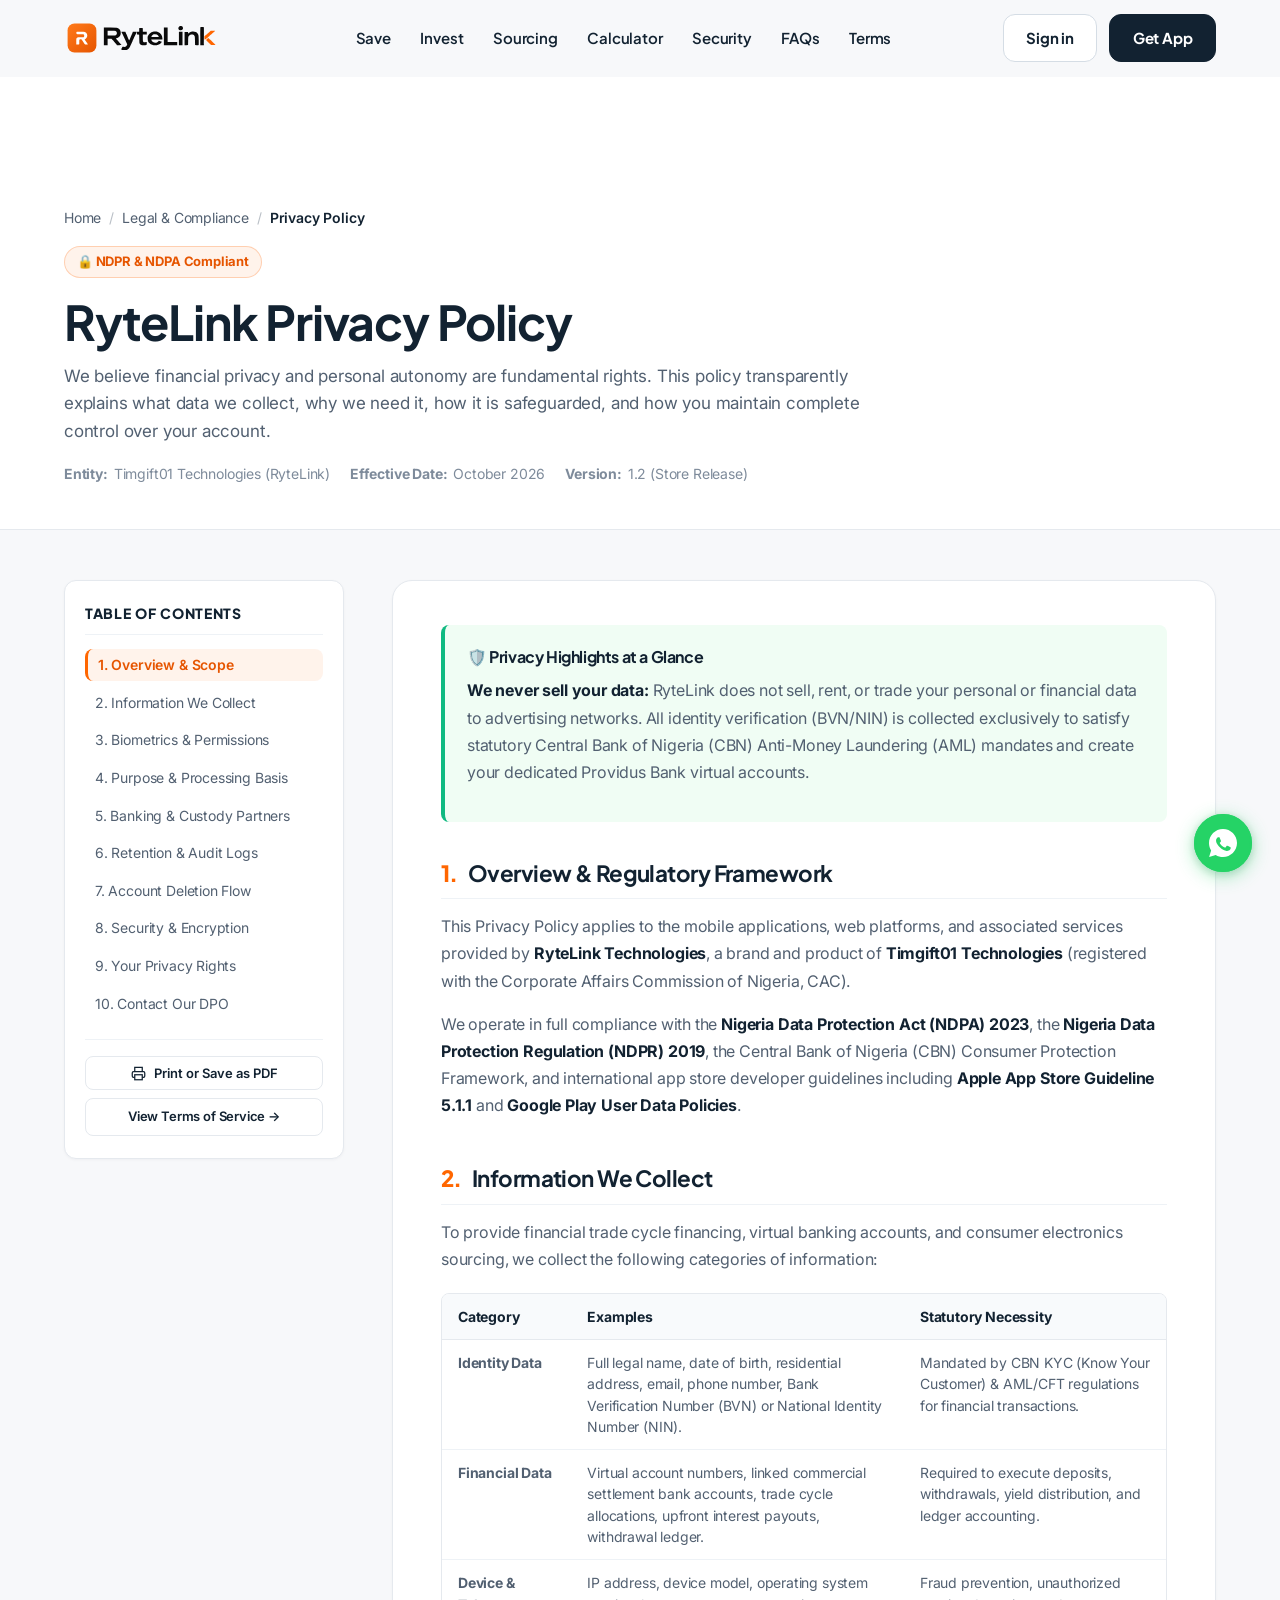
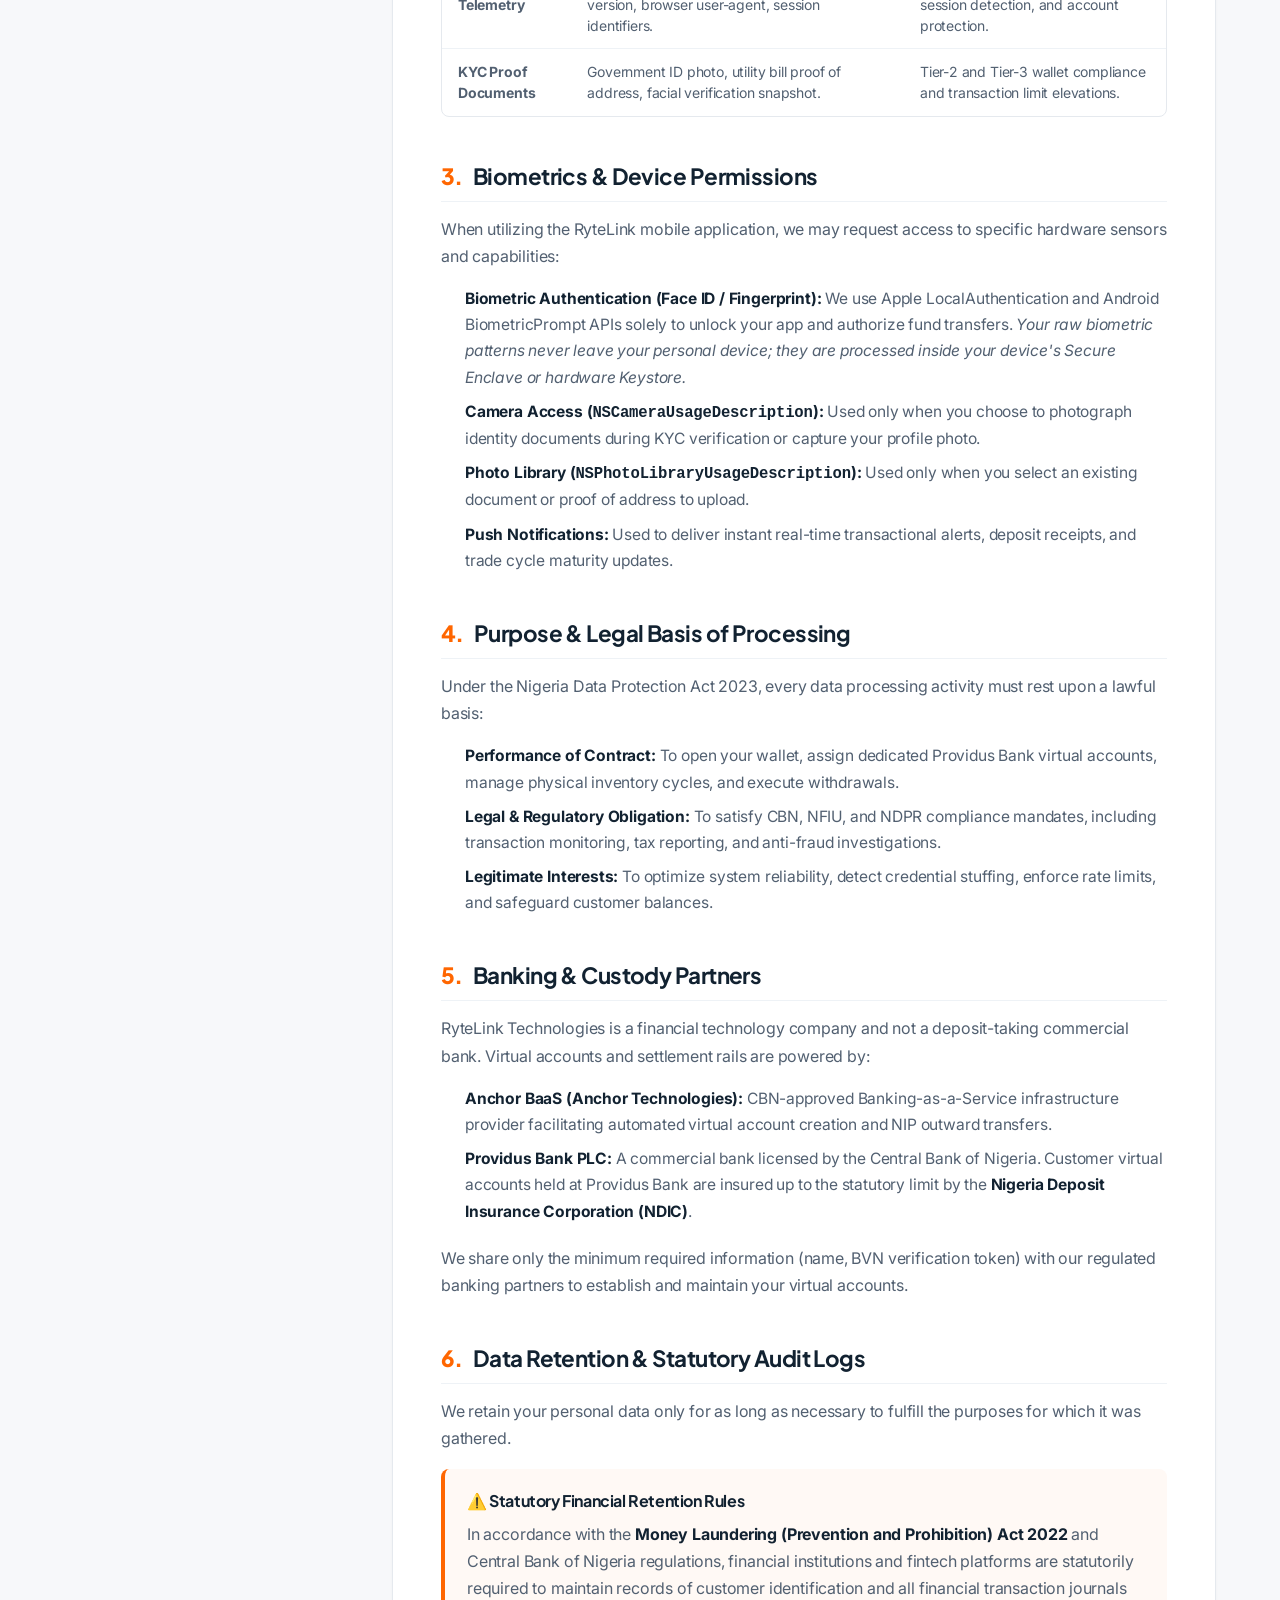
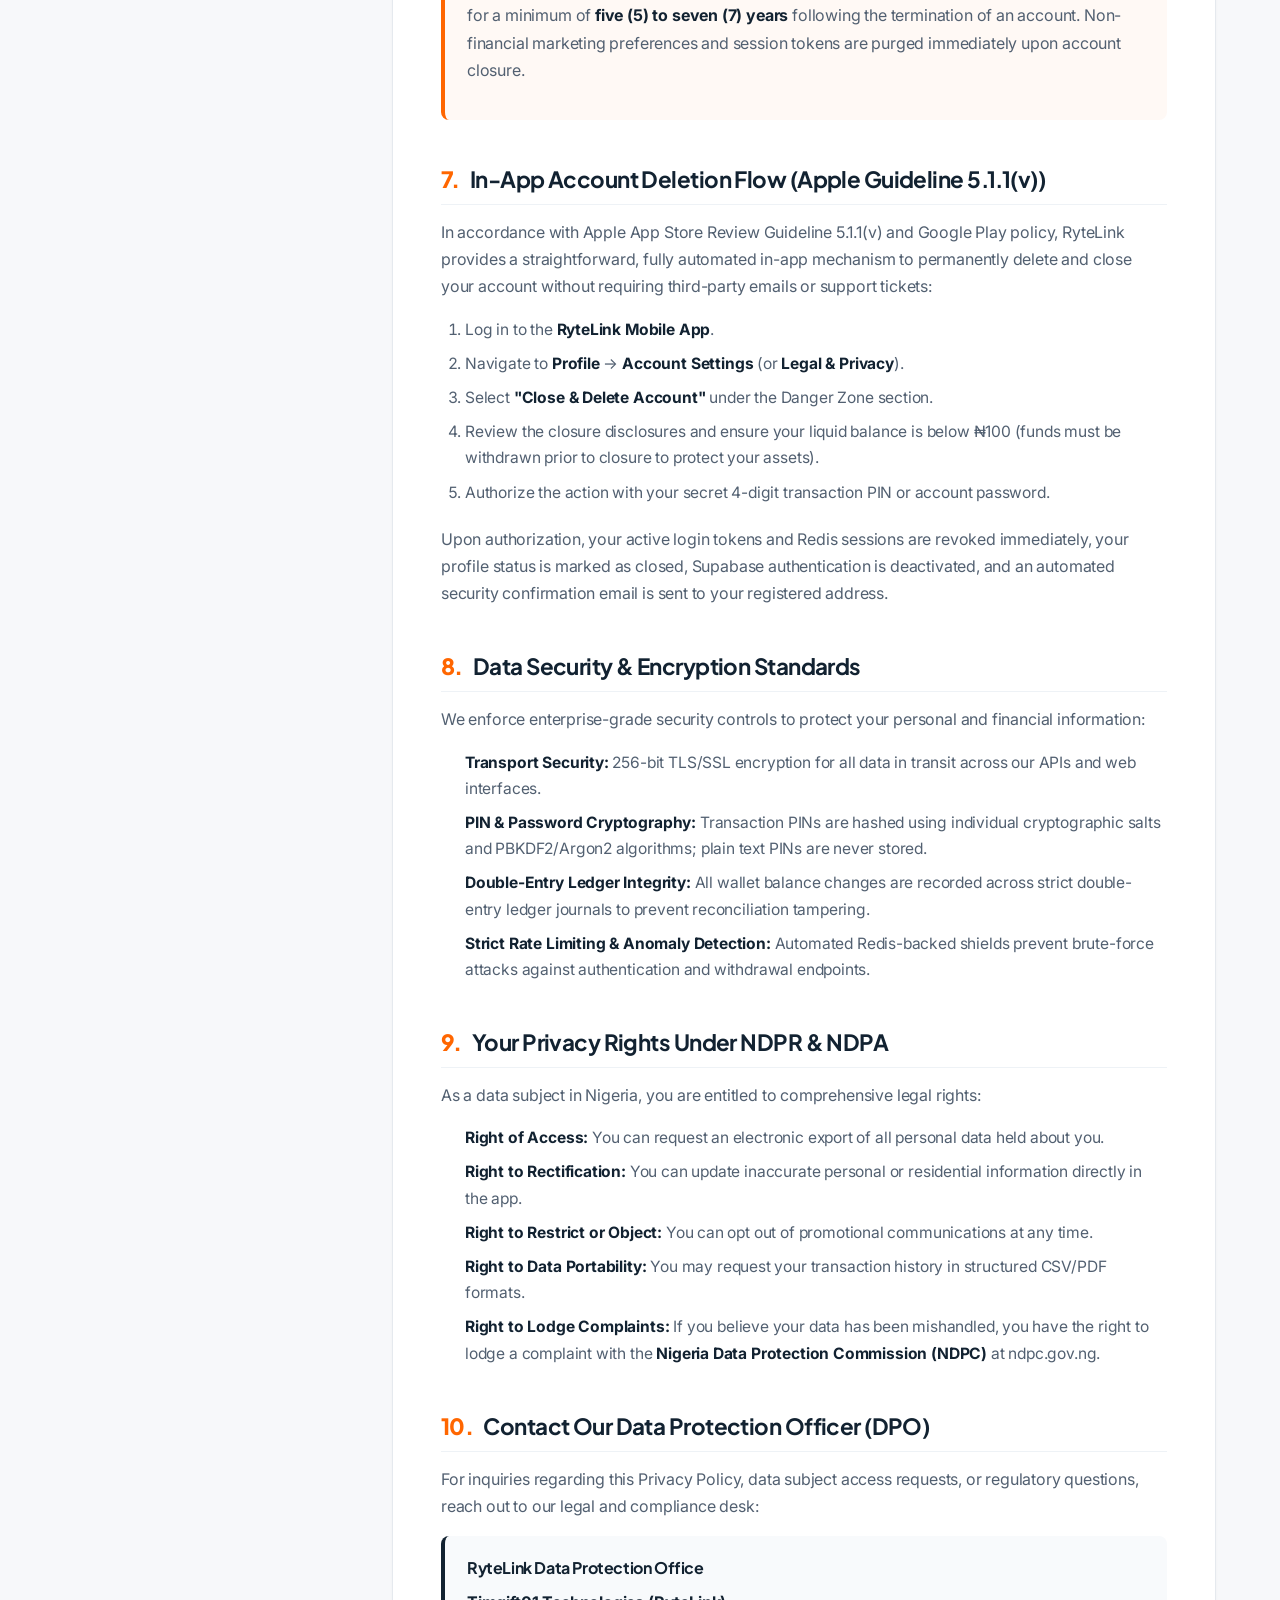
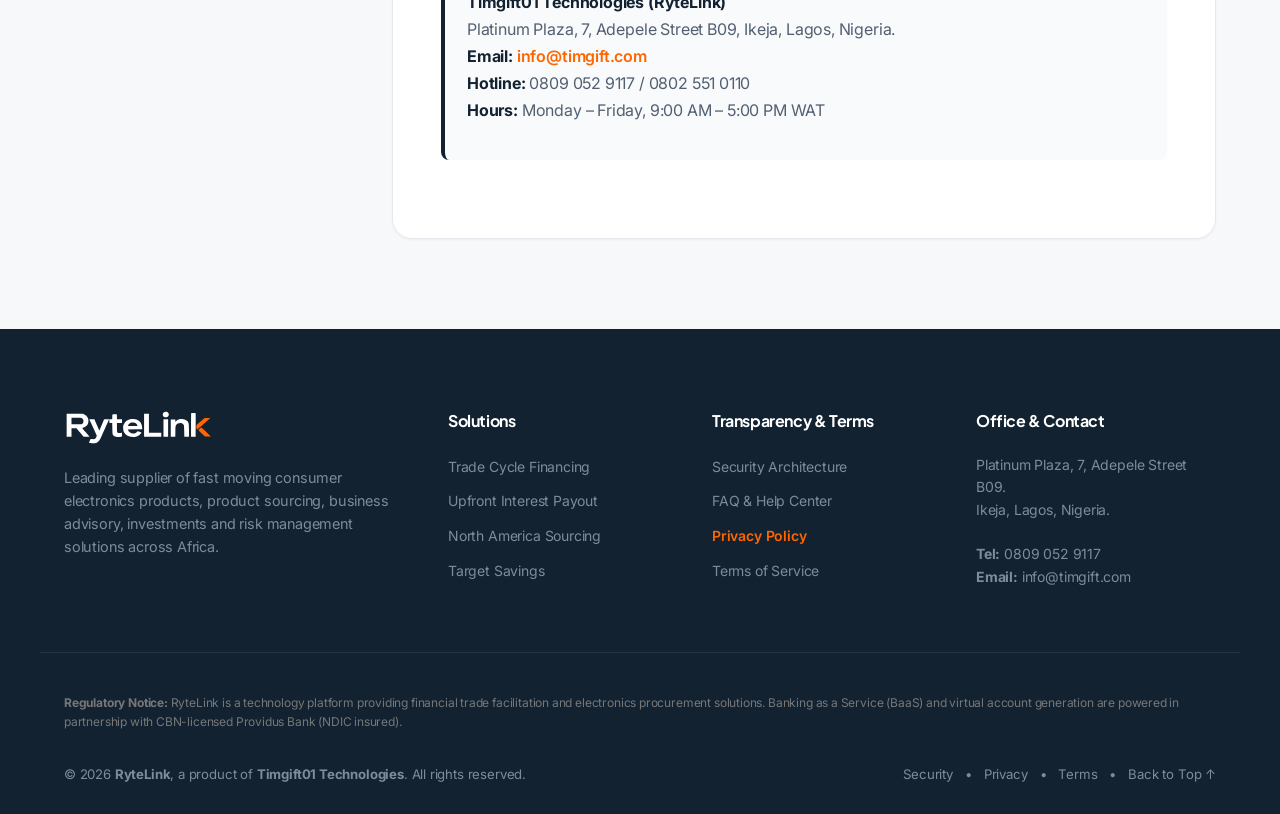
==== commit 44a755b4: "feat: add floating whatsapp support button and suppress netlify badges/drawers" ====
--- a/privacy/index.html
+++ b/privacy/index.html
@@ -409,6 +409,22 @@
     </div>
   </footer>
 
+  <!-- Floating WhatsApp Quick Contact (Bottom-Right) -->
+  <a
+    href="https://wa.me/2348090529117?text=Hello%20RyteLink%2C%20I%20would%20like%20to%20inquire%20about%20trade%20cycle%20financing."
+    class="whatsapp-float"
+    target="_blank"
+    rel="noopener noreferrer"
+    aria-label="Chat with RyteLink on WhatsApp"
+    id="whatsappFloat"
+  >
+    <div class="whatsapp-float-pulse"></div>
+    <svg class="whatsapp-icon" viewBox="0 0 32 32" fill="none" xmlns="http://www.w3.org/2000/svg">
+      <path fill-rule="evenodd" clip-rule="evenodd" d="M16 2C8.268 2 2 8.268 2 16C2 18.73 2.78 21.284 4.134 23.447L2.1 29.9L8.746 27.904C10.835 29.215 13.33 30 16 30C23.732 30 30 23.732 30 16C30 8.268 23.732 2 16 2ZM23.473 22.028C23.16 22.905 21.923 23.633 20.976 23.835C20.33 23.972 19.49 24.08 16.657 22.906C13.033 21.405 10.697 17.72 10.515 17.478C10.338 17.237 9.05 15.526 9.05 13.761C9.05 11.996 9.948 11.134 10.309 10.763C10.608 10.455 11.099 10.315 11.572 10.315C11.724 10.315 11.862 10.322 11.986 10.329C12.35 10.345 12.532 10.367 12.774 10.947C13.076 11.674 13.812 13.479 13.9 13.661C13.992 13.844 14.083 14.088 13.96 14.331C13.84 14.575 13.734 14.694 13.551 14.908C13.369 15.122 13.201 15.282 13.018 15.51C12.85 15.707 12.66 15.92 12.868 16.277C13.076 16.634 13.793 17.804 14.851 18.747C16.216 19.963 17.324 20.351 17.72 20.516C18.016 20.639 18.369 20.612 18.587 20.378C18.865 20.079 19.208 19.585 19.559 19.091C19.81 18.739 20.126 18.694 20.461 18.817C20.803 18.939 22.615 19.832 22.986 20.016C23.357 20.201 23.605 20.292 23.696 20.444C23.787 20.596 23.787 21.152 23.473 22.028Z" fill="#FFFFFF"/>
+    </svg>
+    <span class="whatsapp-float-tooltip">Chat with us</span>
+  </a>
+
   <script src="/js/main.js"></script>
 </body>
 </html>
--- a/css/style.css
+++ b/css/style.css
@@ -3223,3 +3223,148 @@
   }
 }
 
+/* ==========================================================================
+   Floating WhatsApp Button (Fixed Bottom-Right)
+   ========================================================================== */
+.whatsapp-float {
+  position: fixed;
+  bottom: 28px;
+  right: 28px;
+  width: 58px;
+  height: 58px;
+  background-color: #25D366;
+  border-radius: 50%;
+  display: flex;
+  align-items: center;
+  justify-content: center;
+  box-shadow: 0 4px 18px rgba(37, 211, 102, 0.42), 0 2px 8px rgba(18, 34, 49, 0.15);
+  z-index: 9990;
+  transition: transform 0.25s cubic-bezier(0.34, 1.56, 0.64, 1), box-shadow 0.25s ease;
+  cursor: pointer;
+  text-decoration: none;
+}
+
+.whatsapp-float:hover {
+  transform: translateY(-4px) scale(1.06);
+  box-shadow: 0 8px 26px rgba(37, 211, 102, 0.55), 0 4px 12px rgba(18, 34, 49, 0.2);
+}
+
+.whatsapp-float:active {
+  transform: scale(0.94);
+}
+
+.whatsapp-float .whatsapp-icon {
+  width: 32px;
+  height: 32px;
+  position: relative;
+  z-index: 2;
+}
+
+.whatsapp-float-pulse {
+  position: absolute;
+  top: 0;
+  left: 0;
+  right: 0;
+  bottom: 0;
+  border-radius: 50%;
+  border: 2px solid #25D366;
+  animation: waPulse 2.4s infinite cubic-bezier(0.4, 0, 0.6, 1);
+  pointer-events: none;
+  z-index: 1;
+}
+
+@keyframes waPulse {
+  0% {
+    transform: scale(1);
+    opacity: 0.8;
+  }
+  50% {
+    transform: scale(1.35);
+    opacity: 0;
+  }
+  100% {
+    transform: scale(1.35);
+    opacity: 0;
+  }
+}
+
+.whatsapp-float-tooltip {
+  position: absolute;
+  right: 70px;
+  background-color: #122231;
+  color: #FFFFFF;
+  padding: 6px 14px;
+  border-radius: 20px;
+  font-size: 0.82rem;
+  font-weight: 600;
+  white-space: nowrap;
+  letter-spacing: -0.01em;
+  box-shadow: 0 4px 12px rgba(0, 0, 0, 0.18);
+  opacity: 0;
+  visibility: hidden;
+  transform: translateX(8px);
+  transition: opacity 0.2s ease, transform 0.2s ease, visibility 0.2s ease;
+  pointer-events: none;
+}
+
+.whatsapp-float-tooltip::after {
+  content: '';
+  position: absolute;
+  top: 50%;
+  right: -5px;
+  transform: translateY(-50%);
+  border-width: 5px 0 5px 6px;
+  border-style: solid;
+  border-color: transparent transparent transparent #122231;
+}
+
+.whatsapp-float:hover .whatsapp-float-tooltip {
+  opacity: 1;
+  visibility: visible;
+  transform: translateX(0);
+}
+
+@media (max-width: 640px) {
+  .whatsapp-float {
+    bottom: 20px;
+    right: 20px;
+    width: 52px;
+    height: 52px;
+  }
+
+  .whatsapp-float .whatsapp-icon {
+    width: 28px;
+    height: 28px;
+  }
+
+  .whatsapp-float-tooltip {
+    display: none;
+  }
+}
+
+/* ==========================================================================
+   Suppress Netlify Injected Drawers, Badges & Feedback Widgets
+   ========================================================================== */
+#netlify-drawer,
+#netlify-drawer-iframe,
+[data-netlify-drawer],
+.netlify-badge,
+.netlify-drawer,
+iframe[src*="netlify.com"],
+iframe[src*="netlify-drawer"],
+iframe[id*="netlify"],
+div[class*="netlify-drawer"],
+div[id*="netlify-drawer"],
+div[id*="netlify-badge"],
+a[href*="netlify.com"][class*="badge"],
+[class*="netlify-feedback"] {
+  display: none !important;
+  visibility: hidden !important;
+  opacity: 0 !important;
+  pointer-events: none !important;
+  width: 0 !important;
+  height: 0 !important;
+  position: absolute !important;
+  left: -9999px !important;
+}
+
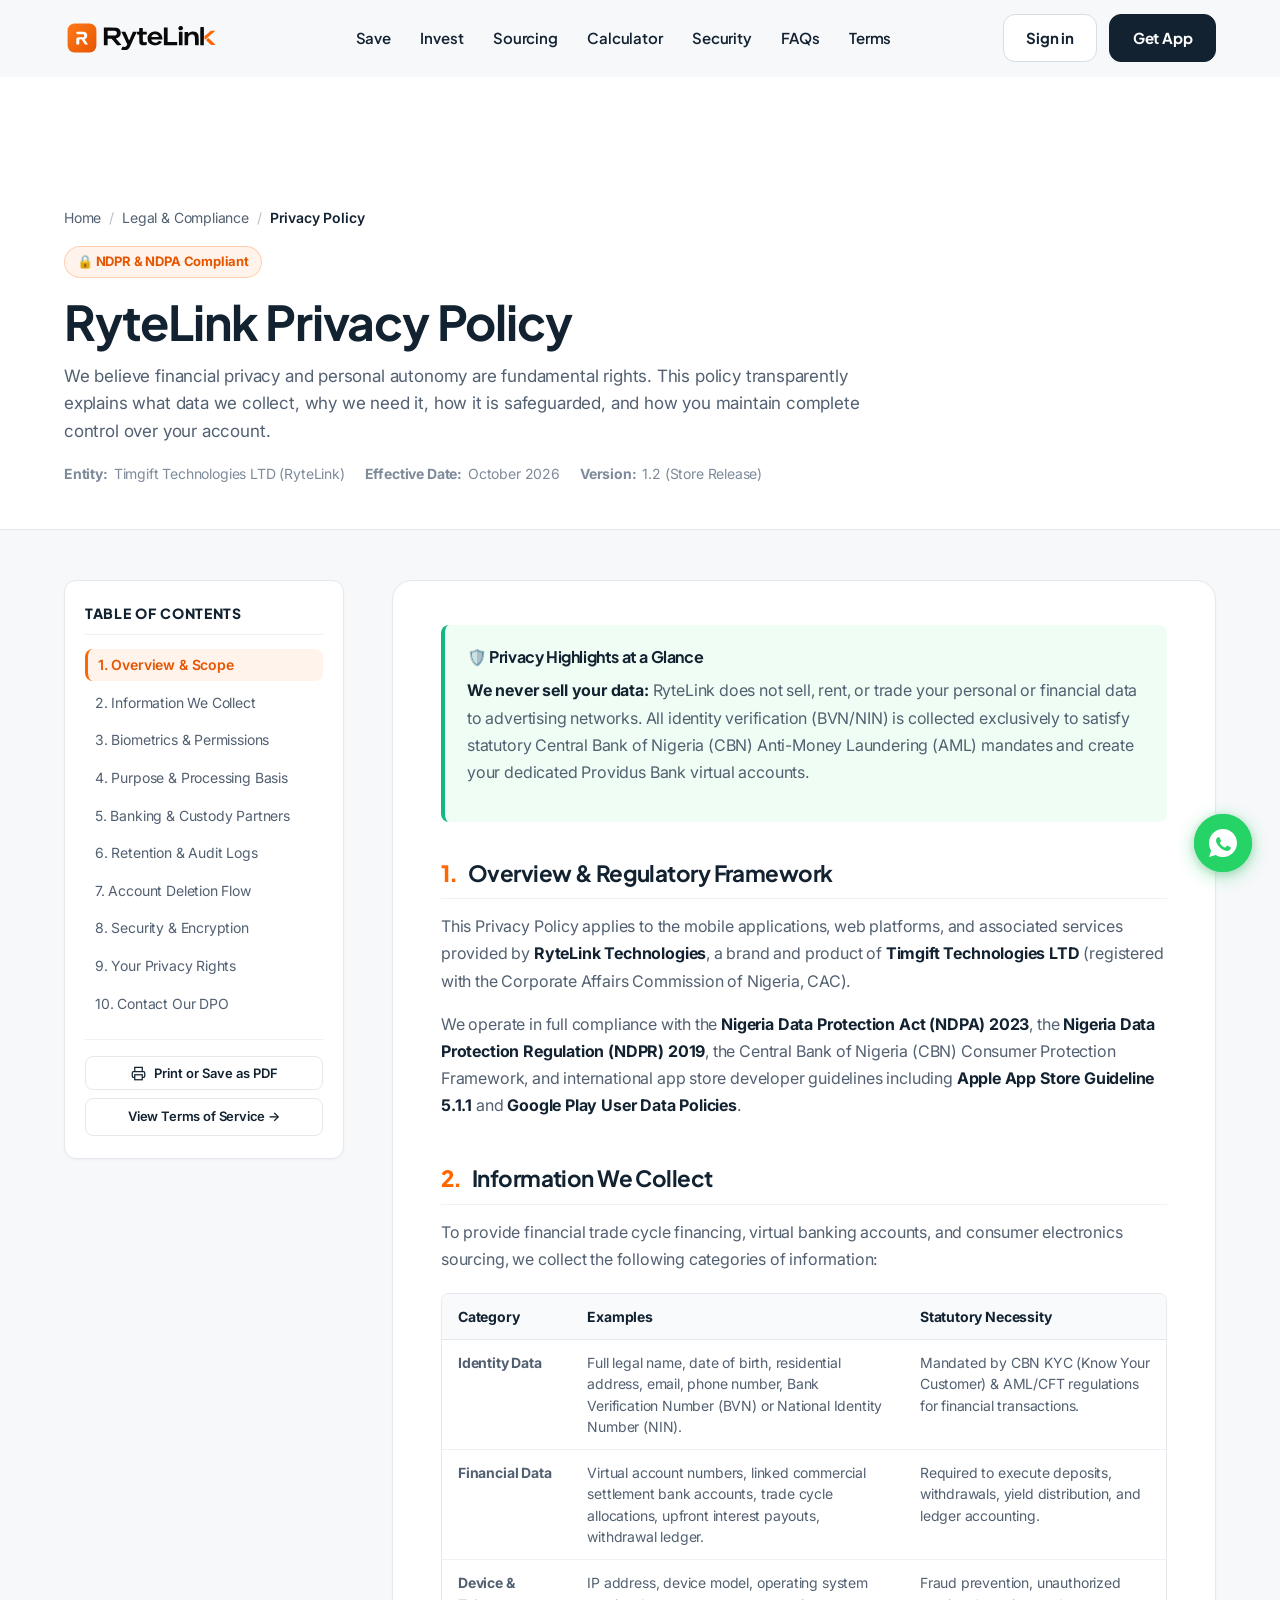
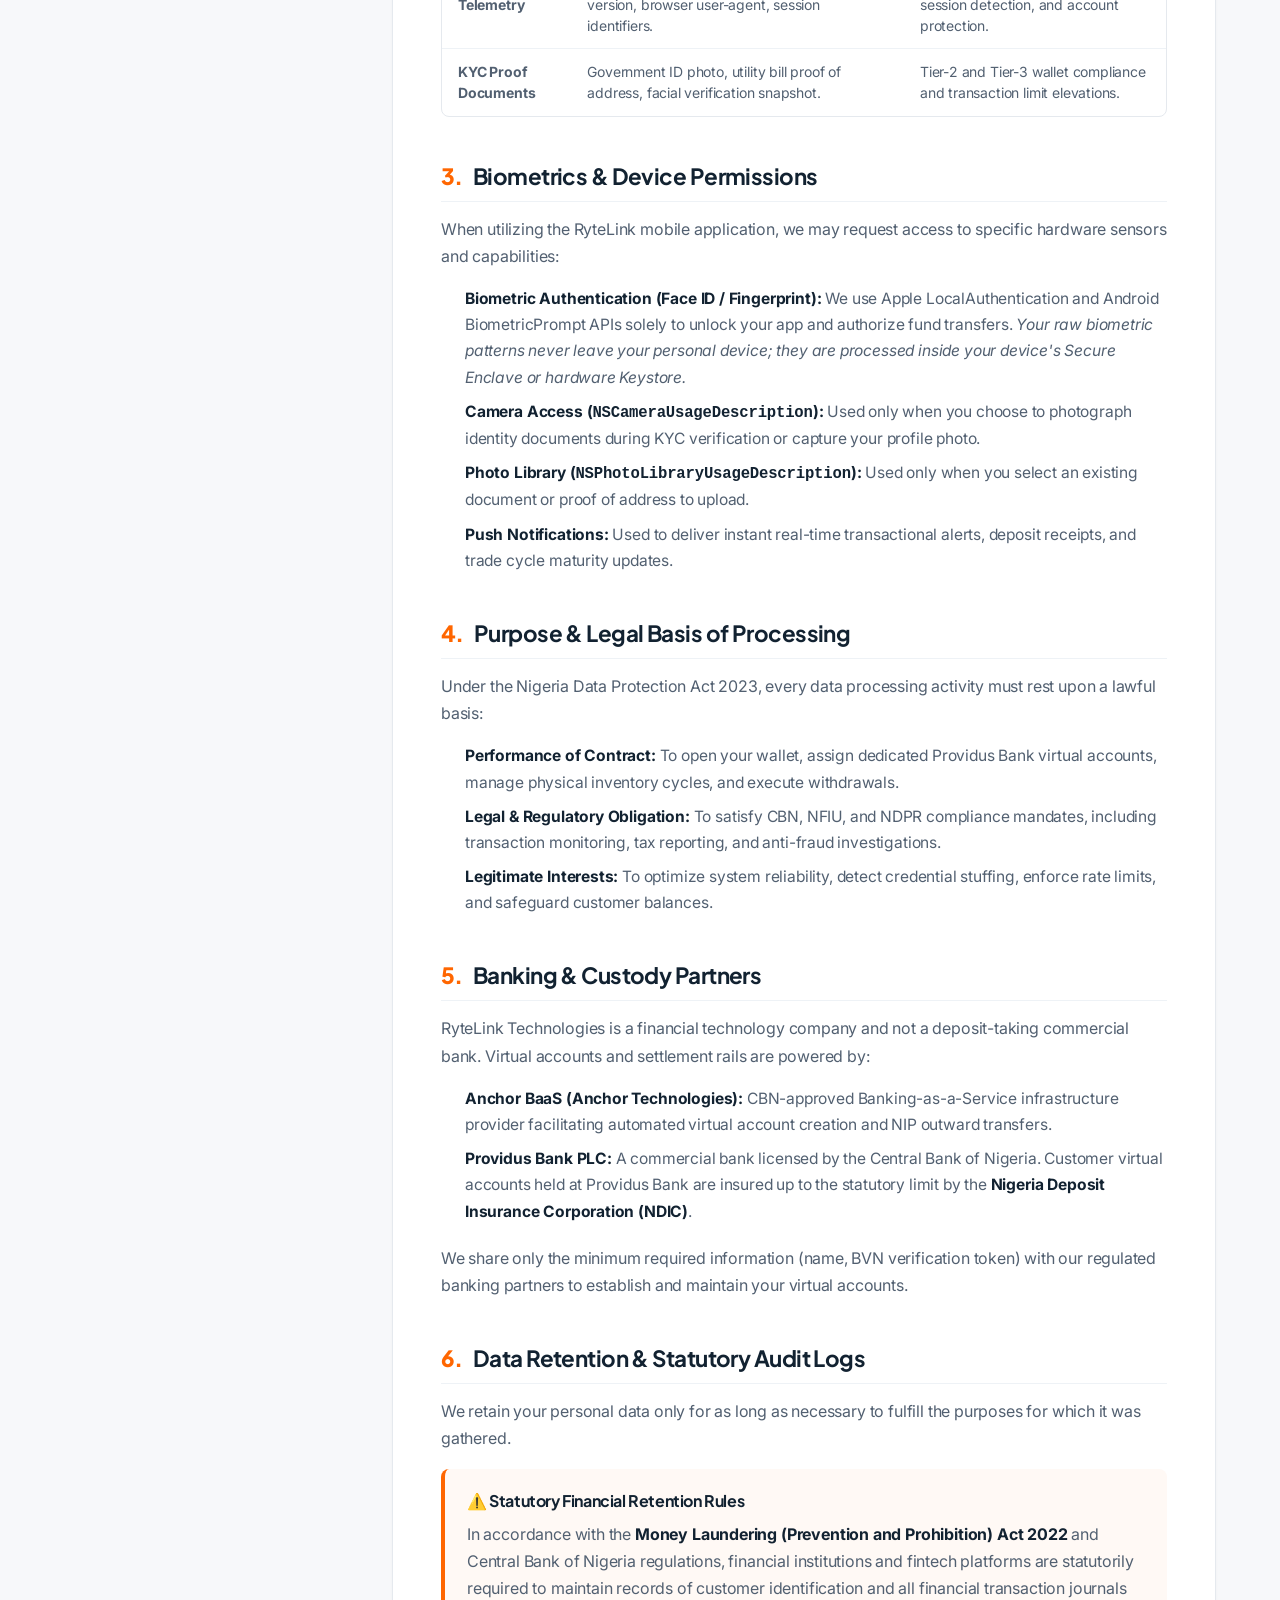
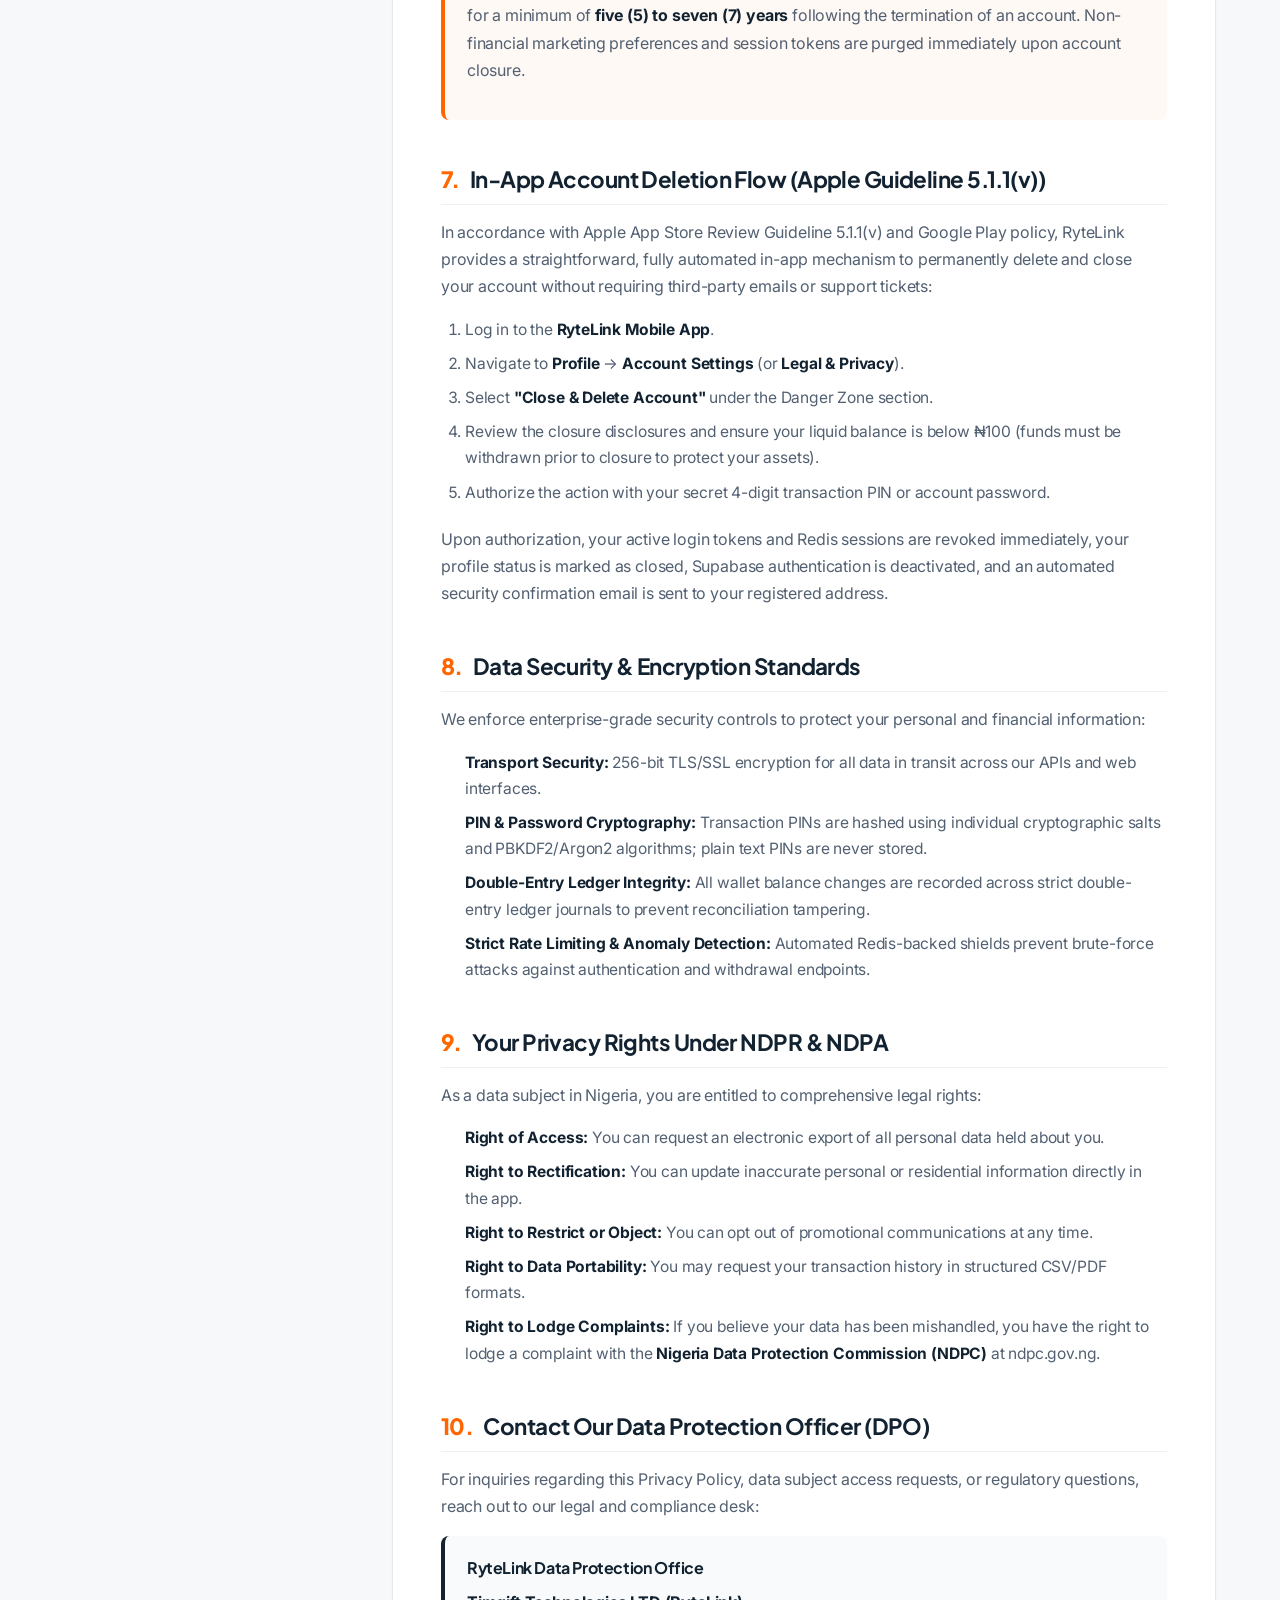
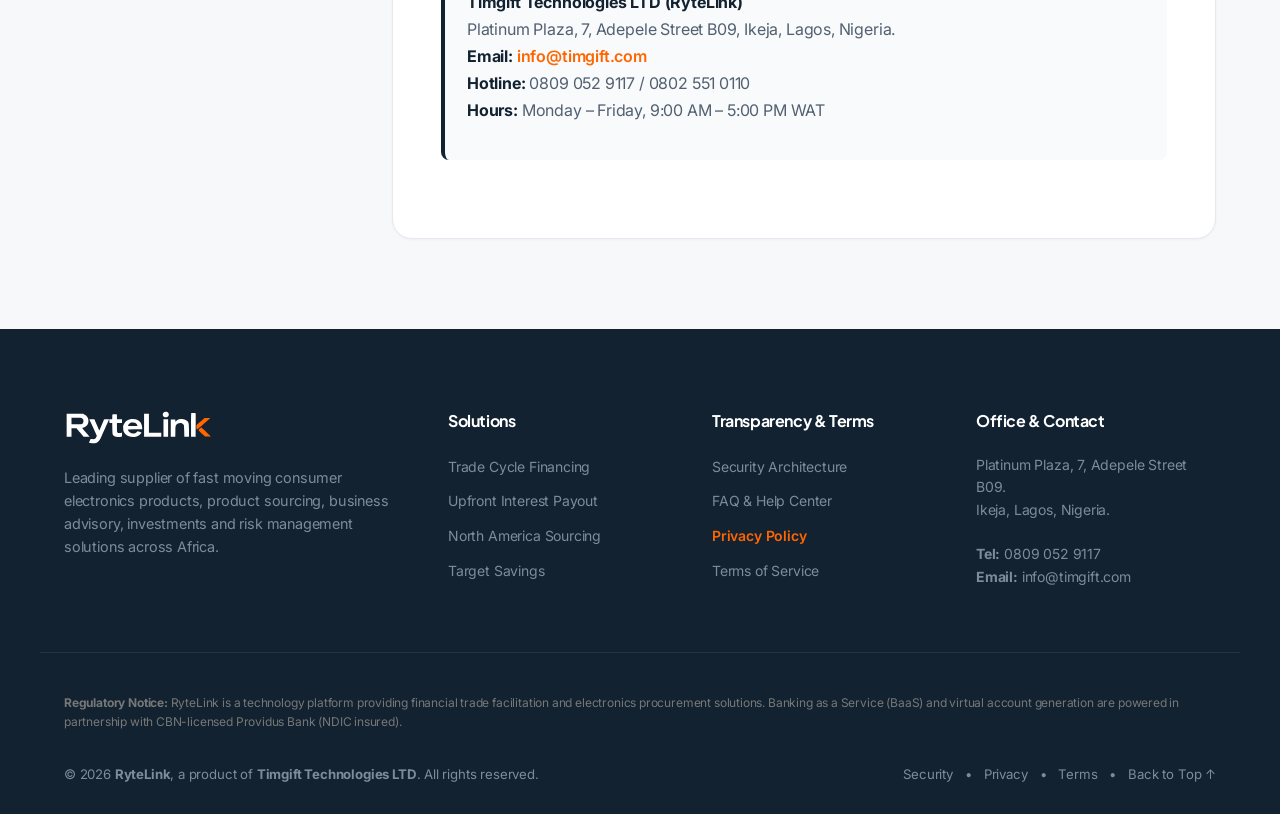
==== commit cf05fd8d: "chore(legal): update company entity name to Timgift Technologies LTD" ====
--- a/privacy/index.html
+++ b/privacy/index.html
@@ -81,7 +81,7 @@
 
         <div class="legal-meta-row">
           <div class="legal-meta-item">
-            <strong>Entity:</strong> Timgift01 Technologies (RyteLink)
+            <strong>Entity:</strong> Timgift Technologies LTD (RyteLink)
           </div>
           <div class="legal-meta-item">
             <strong>Effective Date:</strong> October 2026
@@ -145,7 +145,7 @@
               <span class="legal-section-number">1.</span> Overview &amp; Regulatory Framework
             </h2>
             <p>
-              This Privacy Policy applies to the mobile applications, web platforms, and associated services provided by <strong>RyteLink Technologies</strong>, a brand and product of <strong>Timgift01 Technologies</strong> (registered with the Corporate Affairs Commission of Nigeria, CAC).
+              This Privacy Policy applies to the mobile applications, web platforms, and associated services provided by <strong>RyteLink Technologies</strong>, a brand and product of <strong>Timgift Technologies LTD</strong> (registered with the Corporate Affairs Commission of Nigeria, CAC).
             </p>
             <p>
               We operate in full compliance with the <strong>Nigeria Data Protection Act (NDPA) 2023</strong>, the <strong>Nigeria Data Protection Regulation (NDPR) 2019</strong>, the Central Bank of Nigeria (CBN) Consumer Protection Framework, and international app store developer guidelines including <strong>Apple App Store Guideline 5.1.1</strong> and <strong>Google Play User Data Policies</strong>.
@@ -330,7 +330,7 @@
             <div class="legal-callout-box">
               <h4>RyteLink Data Protection Office</h4>
               <p>
-                <strong>Timgift01 Technologies (RyteLink)</strong><br>
+                <strong>Timgift Technologies LTD (RyteLink)</strong><br>
                 Platinum Plaza, 7, Adepele Street B09, Ikeja, Lagos, Nigeria.<br>
                 <strong>Email:</strong> <a href="mailto:info@timgift.com" style="color: var(--color-accent); font-weight: 600;">info@timgift.com</a><br>
                 <strong>Hotline:</strong> 0809 052 9117 / 0802 551 0110<br>
@@ -394,7 +394,7 @@
 
       <div class="footer-copyright-row">
         <p class="copyright-text">
-          &copy; <span id="currentYear">2026</span> <strong>RyteLink</strong>, a product of <strong>Timgift01 Technologies</strong>. All rights reserved.
+          &copy; <span id="currentYear">2026</span> <strong>RyteLink</strong>, a product of <strong>Timgift Technologies LTD</strong>. All rights reserved.
         </p>
         <div class="legal-mini-links">
           <a href="/#security">Security</a>
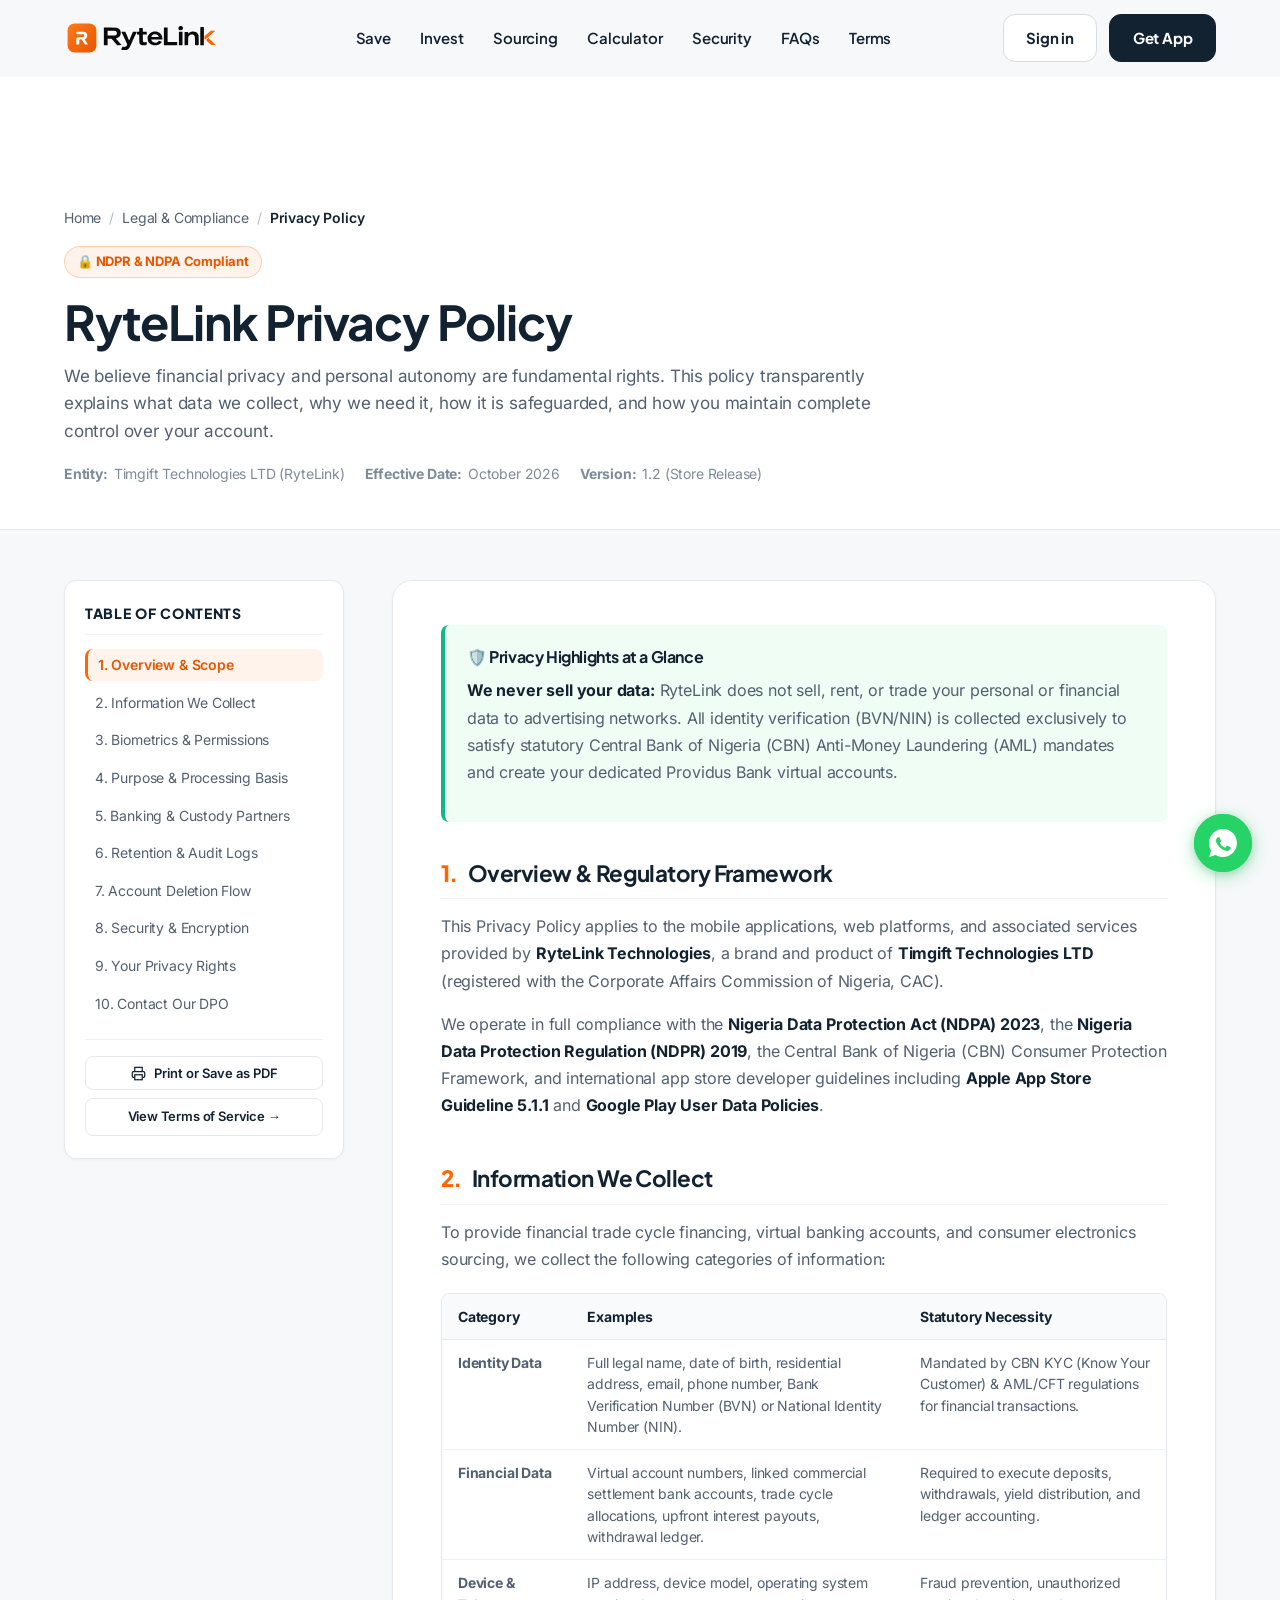
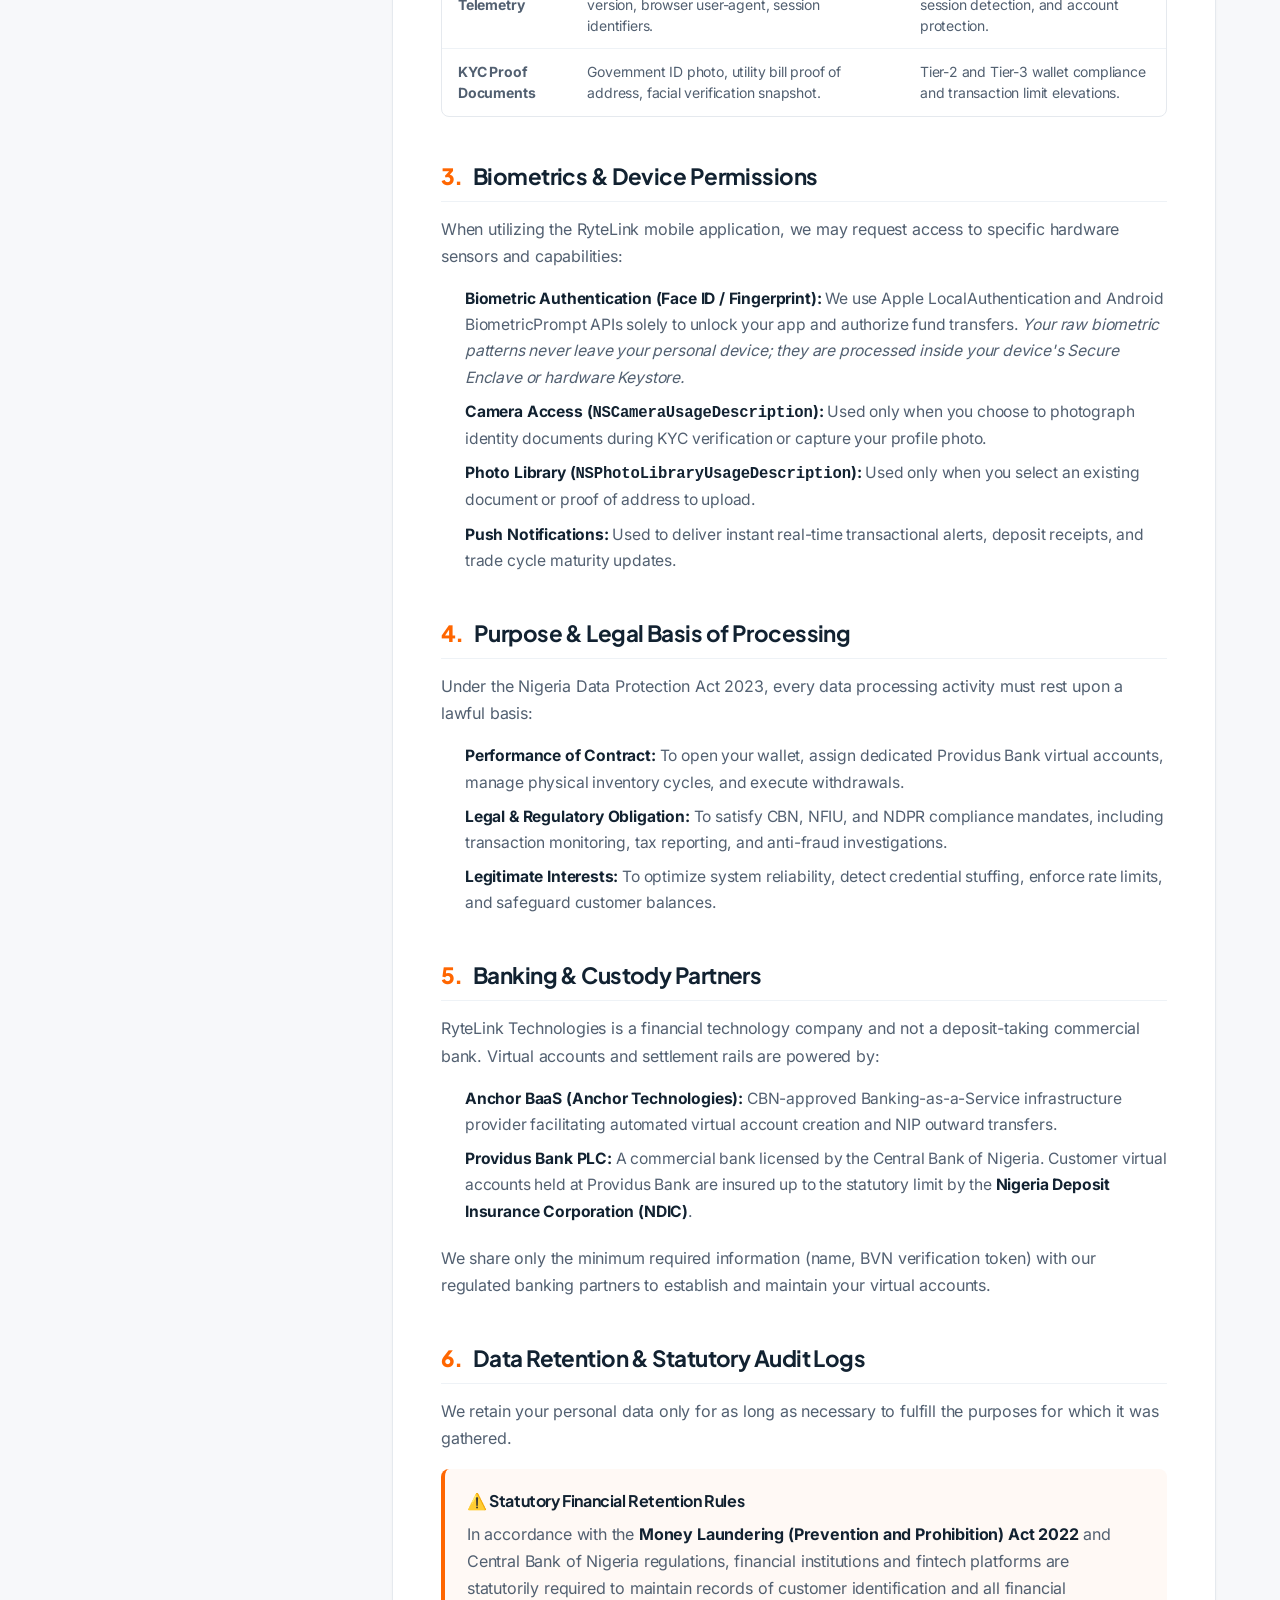
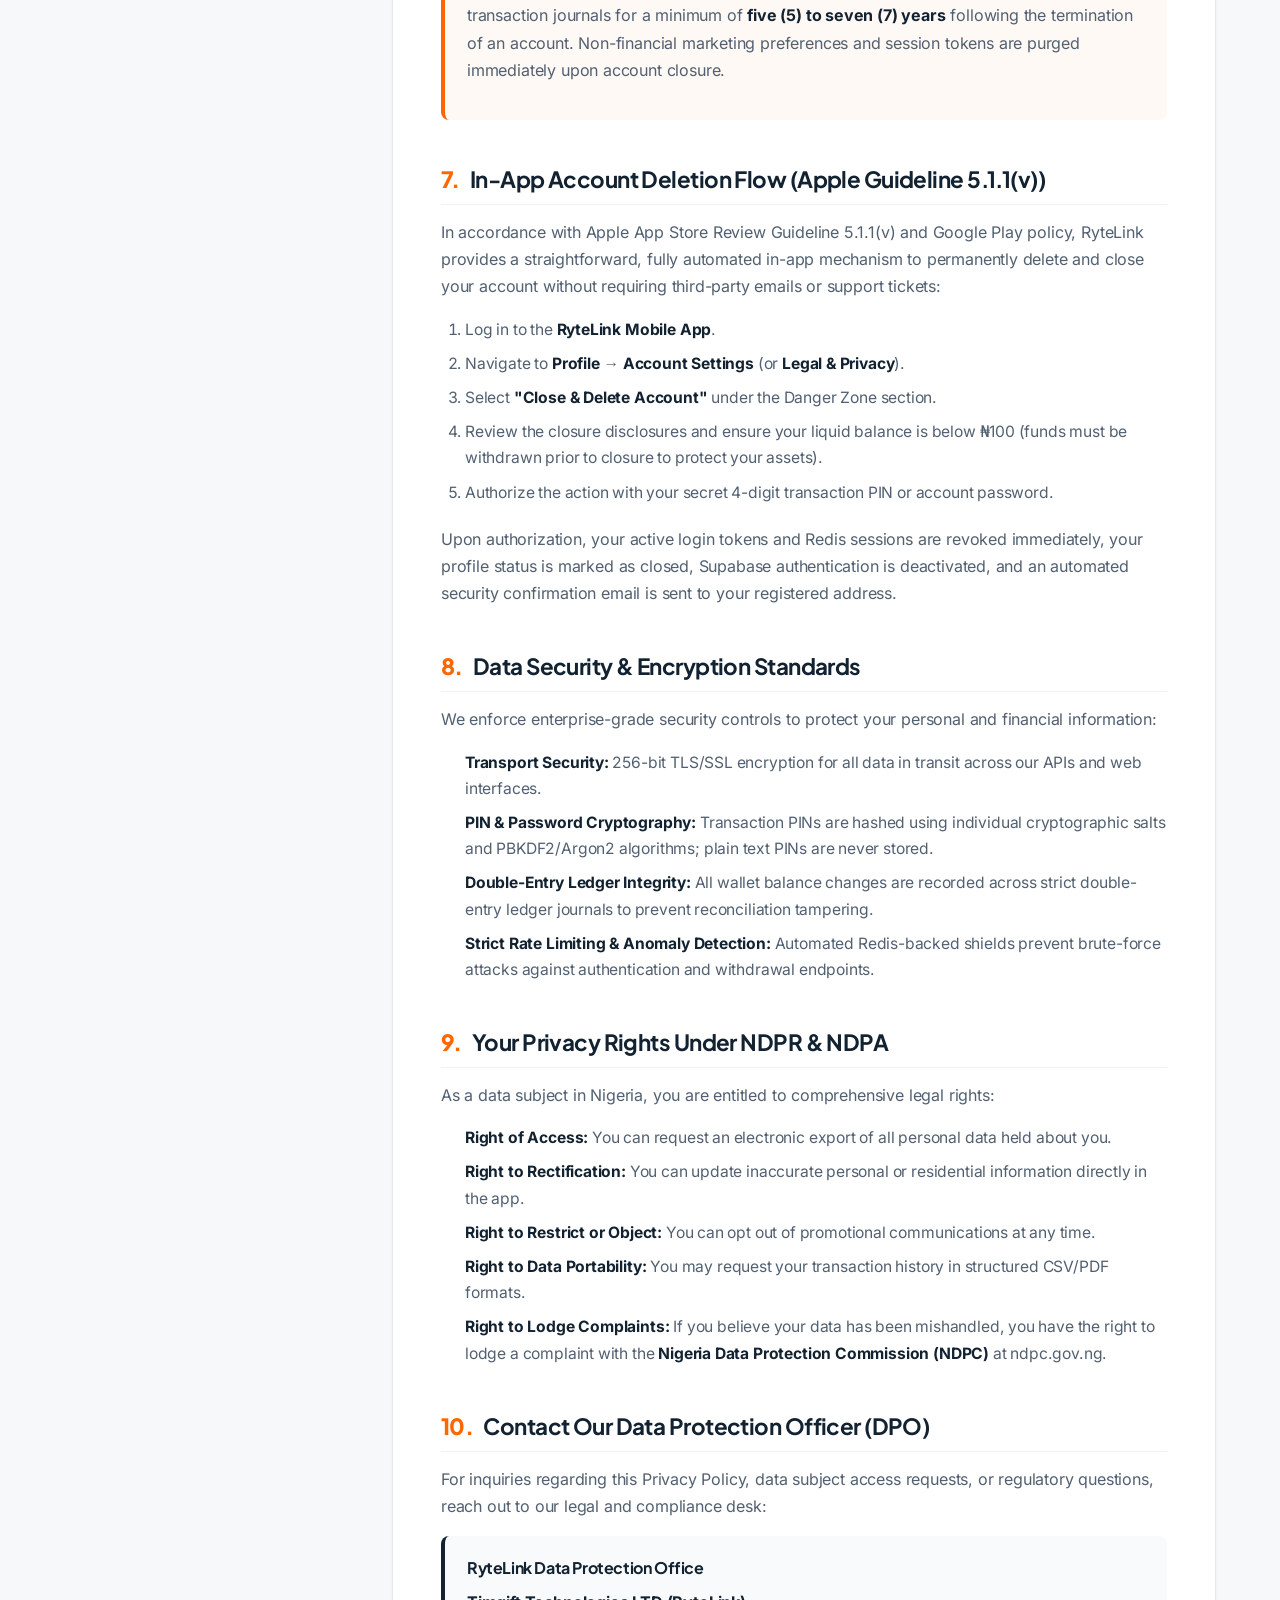
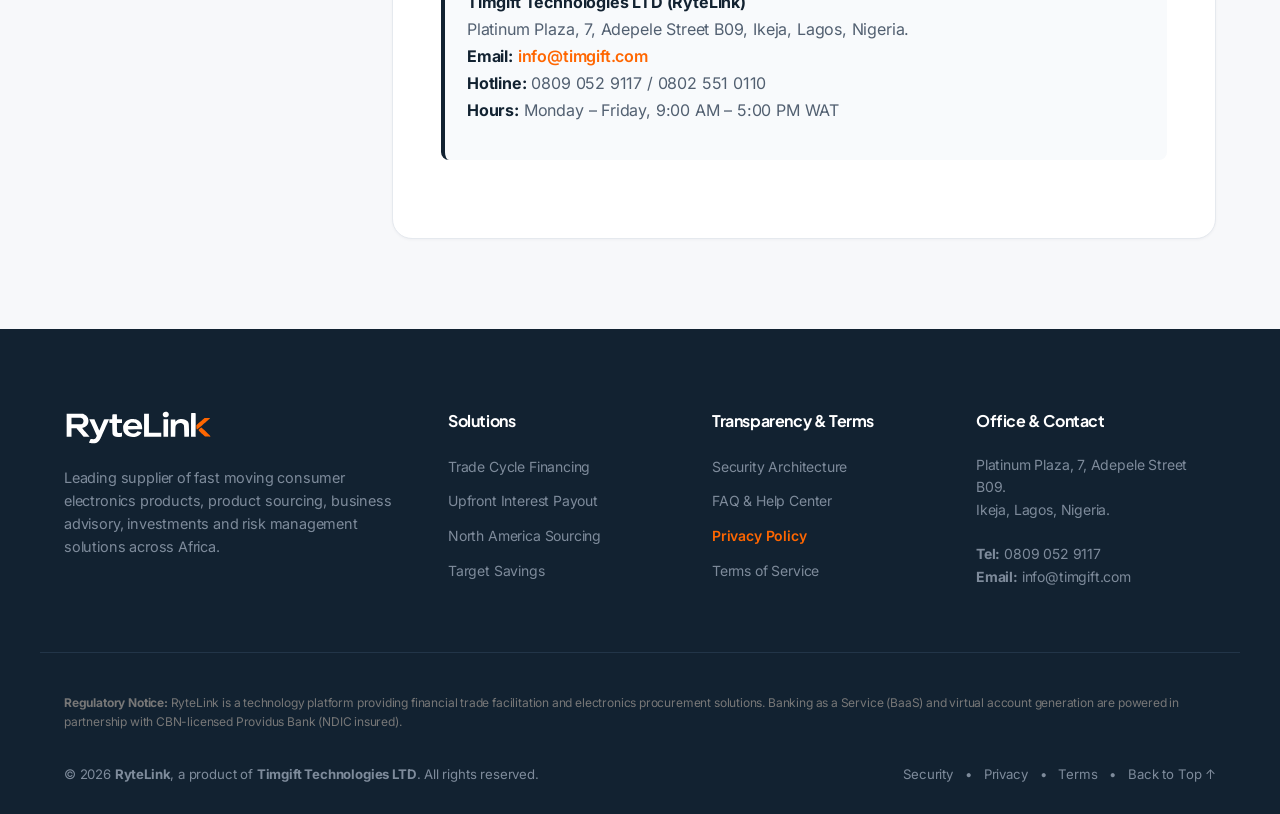
==== commit 21c16fa2: "feat(privacy): self-host fonts locally to eliminate Google Fonts CDN IP requests" ====
--- a/privacy/index.html
+++ b/privacy/index.html
@@ -16,9 +16,8 @@
   <meta property="og:description" content="Discover how RyteLink collects, uses, and protects your information in compliance with the Nigeria Data Protection Act and international privacy standards.">
   <meta property="og:image" content="https://rytelink.com/assets/logo_combo_light.svg">
 
-  <link rel="preconnect" href="https://fonts.googleapis.com">
-  <link rel="preconnect" href="https://fonts.gstatic.com" crossorigin>
-  <link href="https://fonts.googleapis.com/css2?family=Plus+Jakarta+Sans:wght@400;500;600;700;800&family=Inter:wght@400;500;600;700&display=swap" rel="stylesheet">
+  <link rel="preload" href="/assets/fonts/PlusJakartaSans-normal.woff2" as="font" type="font/woff2" crossorigin>
+  <link rel="stylesheet" href="/assets/fonts/fonts.css">
   <link rel="icon" type="image/svg+xml" href="/assets/r_badge_squircle.svg">
   <link rel="stylesheet" href="/css/style.css">
 </head>
--- a/assets/fonts/fonts.css
+++ b/assets/fonts/fonts.css
@@ -0,0 +1,18 @@
+﻿/* Self-hosted fonts (no third-party requests). Latin subset, variable weight. */
+@font-face {
+  font-family: 'Inter';
+  font-style: normal;
+  font-weight: 400 700;
+  font-display: swap;
+  src: url('Inter-normal.woff2') format('woff2');
+  unicode-range: U+0000-00FF, U+0131, U+0152-0153, U+02BB-02BC, U+02C6, U+02DA, U+02DC, U+0304, U+0308, U+0329, U+2000-206F, U+20AC, U+2122, U+2191, U+2193, U+2212, U+2215, U+FEFF, U+FFFD;
+}
+@font-face {
+  font-family: 'Plus Jakarta Sans';
+  font-style: normal;
+  font-weight: 400 800;
+  font-display: swap;
+  src: url('PlusJakartaSans-normal.woff2') format('woff2');
+  unicode-range: U+0000-00FF, U+0131, U+0152-0153, U+02BB-02BC, U+02C6, U+02DA, U+02DC, U+0304, U+0308, U+0329, U+2000-206F, U+20AC, U+2122, U+2191, U+2193, U+2212, U+2215, U+FEFF, U+FFFD;
+}
+
